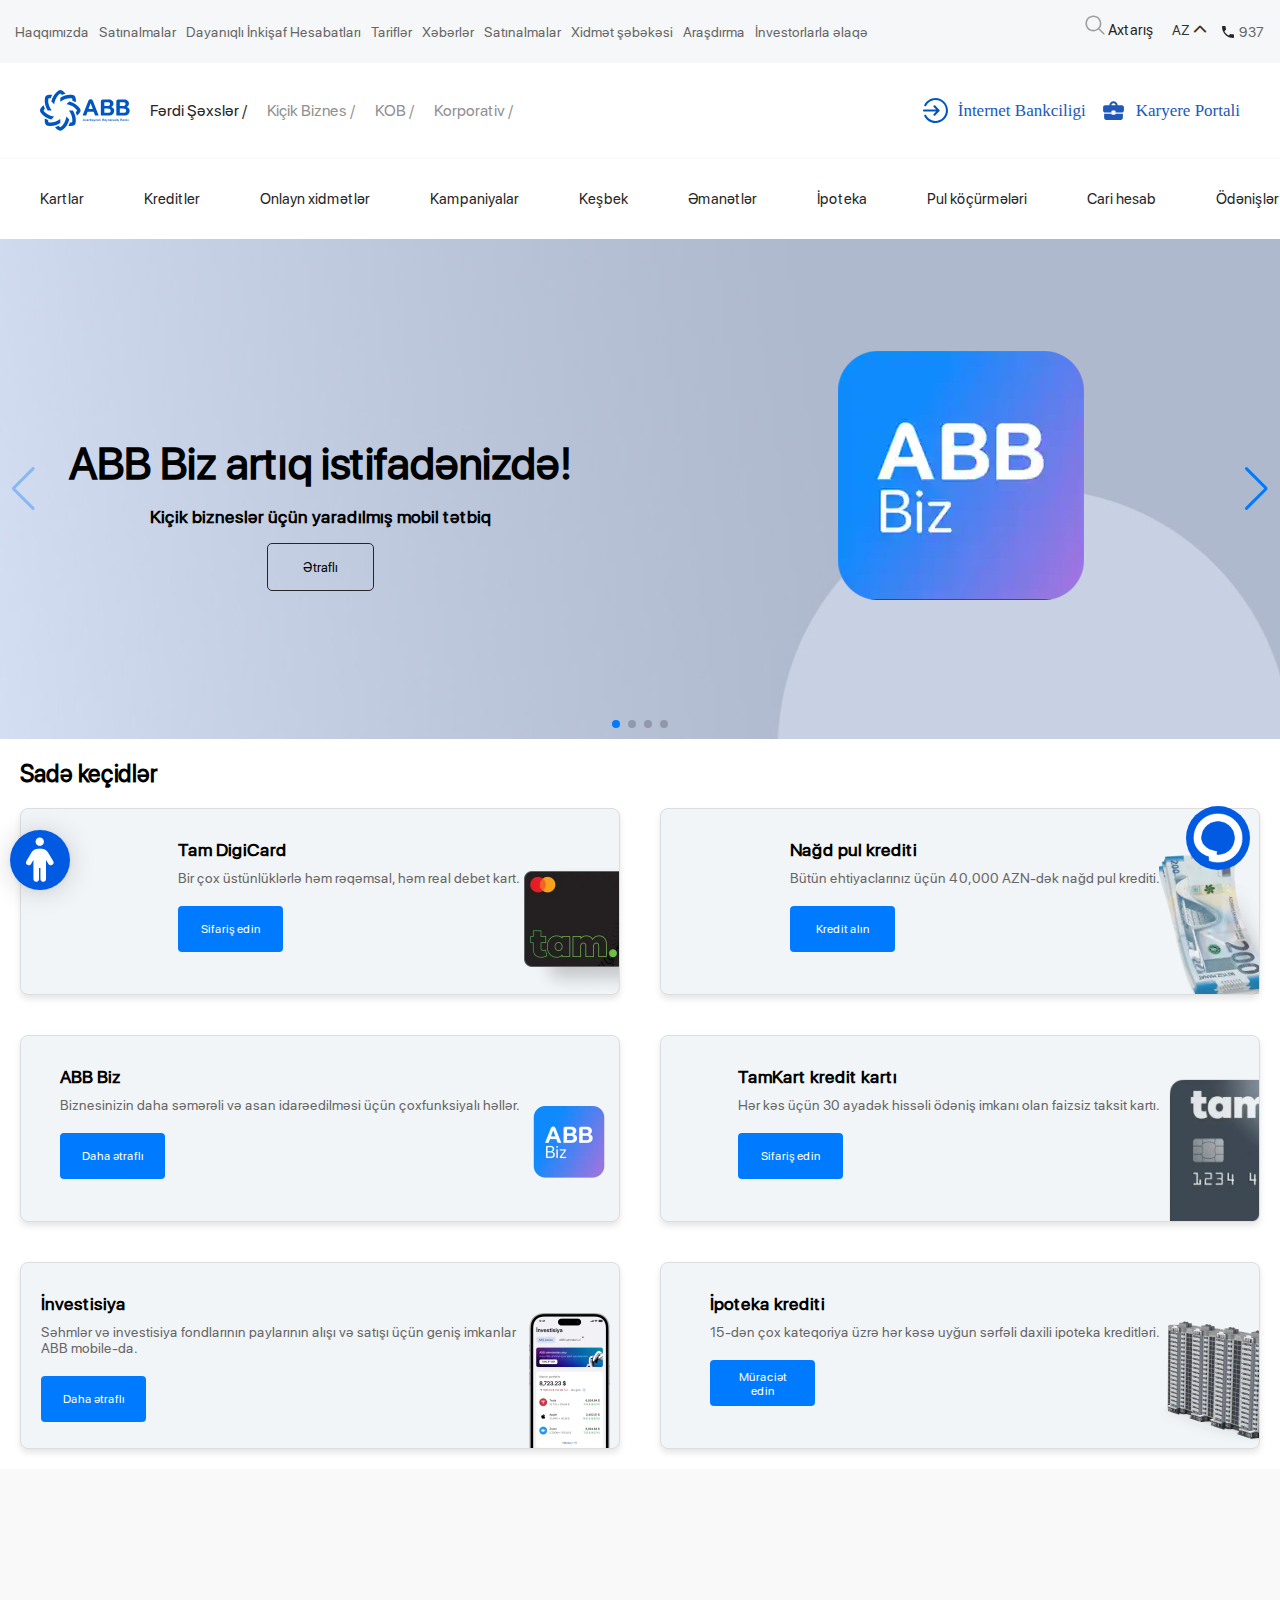
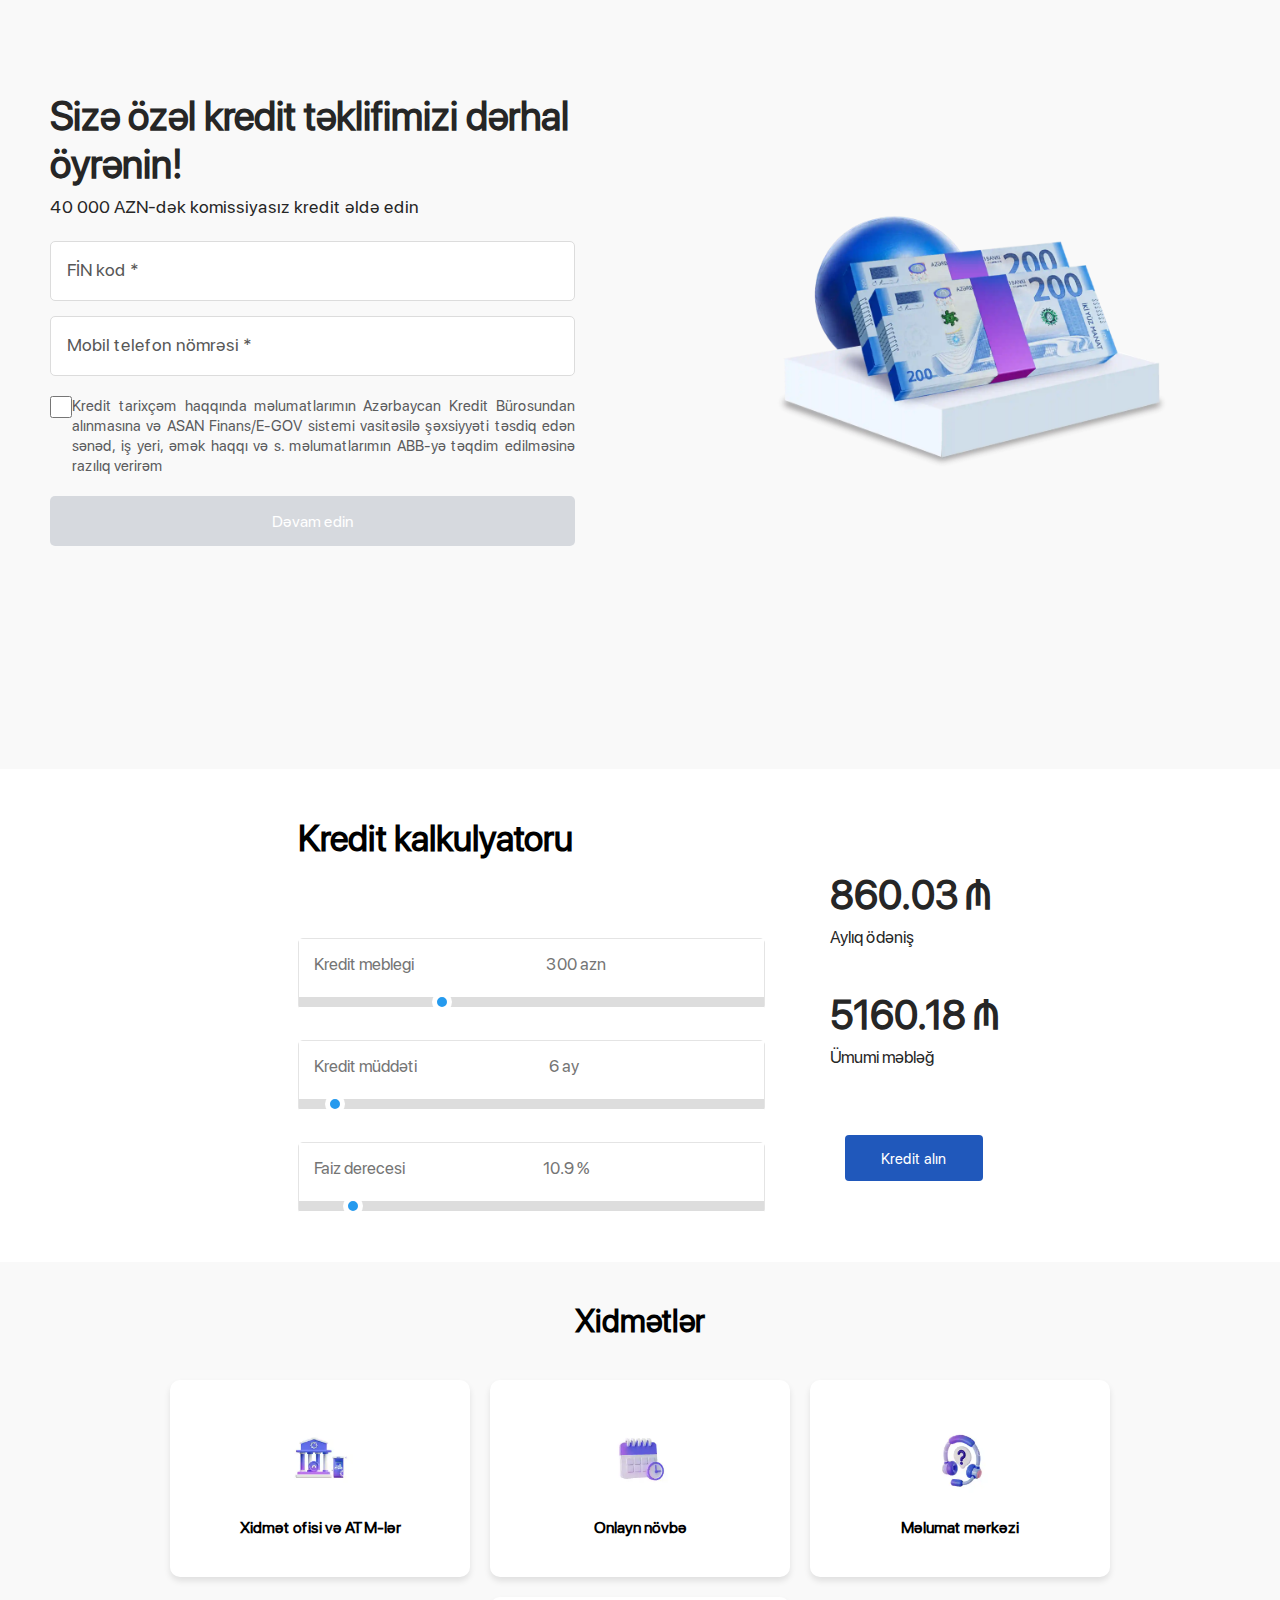
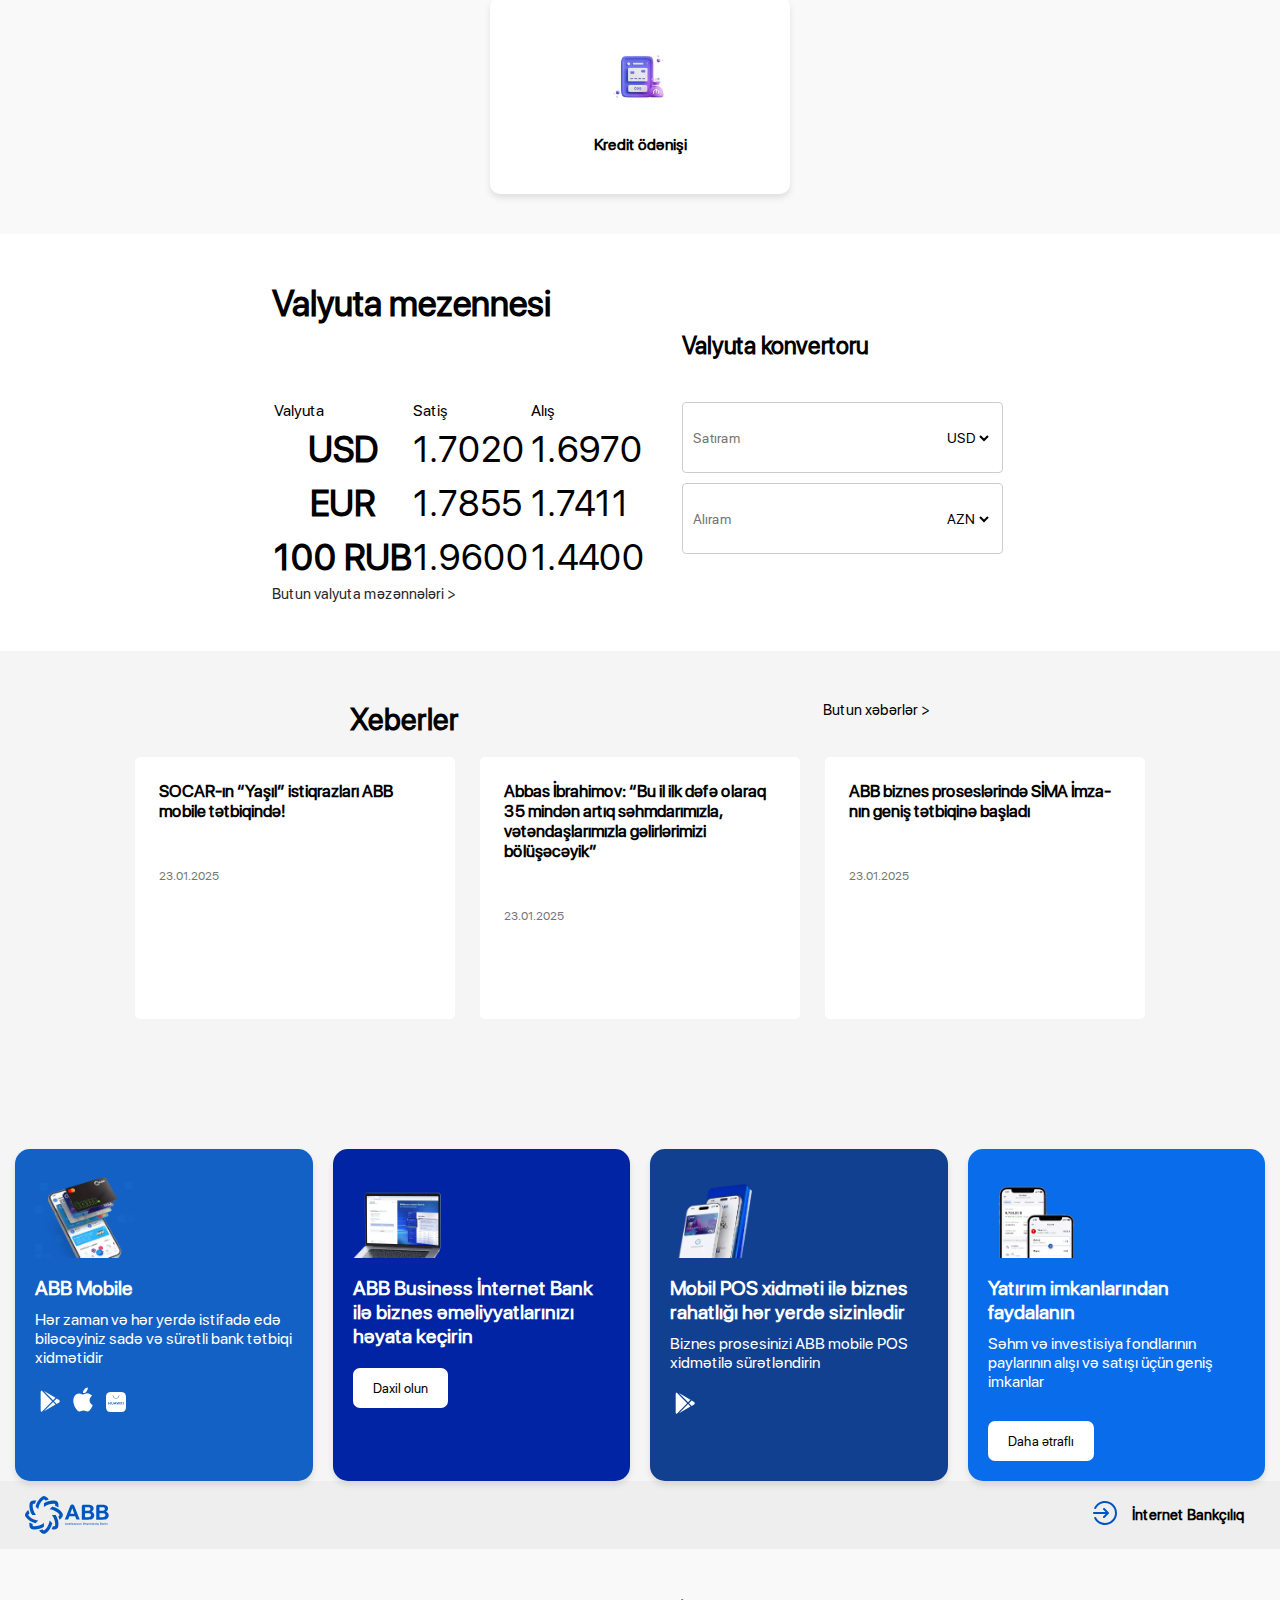
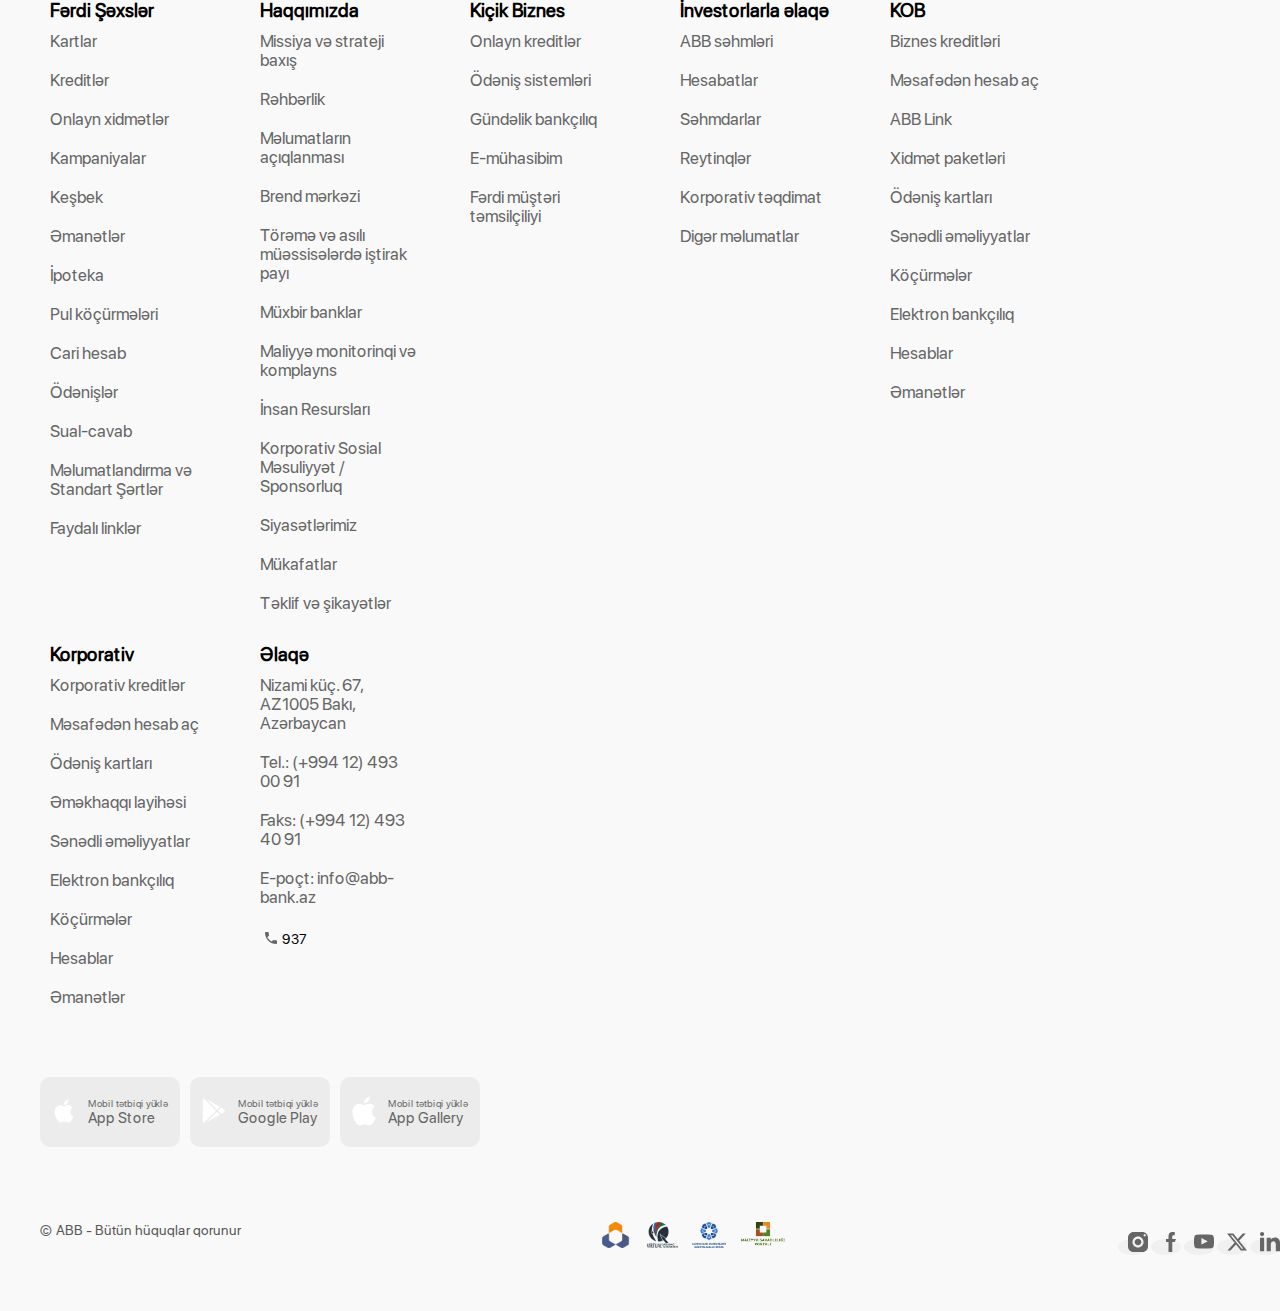
==== index.htm @ 41963c01 "first commit" ====
<!DOCTYPE html>
<html lang="en">
<head>
    <meta charset="UTF-8" />
    <meta name="viewport" content="width=device-width, initial-scale=1.0" />
    <title>ABB-Muasir Faydali Universal</title>
    <link rel="stylesheet" href="https://cdnjs.cloudflare.com/ajax/libs/font-awesome/6.7.2/css/all.min.css"
        integrity="sha512-Evv84Mr4kqVGRNSgIGL/F/aIDqQb7xQ2vcrdIwxfjThSH8CSR7PBEakCr51Ck+w+/U6swU2Im1vVX0SVk9ABhg=="
        crossorigin="anonymous" referrerpolicy="no-referrer" />
        <link rel="shortcut icon" href="Abb img/favicon.ico" type="image/x-icon">
    <link rel="stylesheet" href="style.css" />
    <link rel="stylesheet" href="slider.css">
    <link rel="stylesheet" href="font.css">
    <link rel="stylesheet" href="https://cdn.jsdelivr.net/npm/swiper@11/swiper-bundle.min.css" />


</head>

<body>
    <header>
        <nav>

            <div class="navleft">
                <div class="dropdown">
                    <input type="checkbox" id="dropdown-toggle" />
                    <label for="dropdown-toggle" class="dropdown-toggle">Ferdi şexsler
                        <i class="fa-solid fa-chevron-up up"></i>
                    </label>
                    <div class="dropdown-menu">
                        <a href="#">Fərdi şəxslər</a>
                        <a href="#">Kiçik Biznes</a>
                        <a href="#">KOB</a>
                        <a href="#">Korporativ</a>
                    </div>
                </div>

                <div class="about2" id="about2">
                    <a href="">Haqqımızda</a>
                    <a href="">Satınalmalar</a>
                    <a href="">Dayanıqlı İnkişaf Hesabatları</a>
                    <a href="">Tariflər</a>
                    <a href="">Xəbərlər</a>
                    <a href="">Satınalmalar</a>
                    <a href="">Xidmət şəbəkəsi</a>
                    <a href="">Araşdırma</a>
                    <a href="">İnvestorlarla əlaqə</a>
                </div>



            </div>
            </div>

            <div class="navright">
                <button>
                    <label for="inp1">
                      <div class="searchicon">
                        <svg width="20" height="20" viewBox="0 0 20 20" fill="none" xmlns="http://www.w3.org/2000/svg">
                            <path
                                d="M8.40039 0.400002C3.99159 0.400002 0.400391 3.9912 0.400391 8.4C0.400391 12.8088 3.99159 16.4 8.40039 16.4C10.3176 16.4 12.0783 15.7192 13.4582 14.5891L18.2348 19.3656C18.3085 19.4424 18.3968 19.5037 18.4945 19.5459C18.5922 19.5882 18.6973 19.6105 18.8038 19.6116C18.9102 19.6126 19.0158 19.5925 19.1143 19.5522C19.2129 19.512 19.3024 19.4525 19.3776 19.3773C19.4529 19.302 19.5124 19.2125 19.5526 19.1139C19.5929 19.0154 19.613 18.9098 19.6119 18.8034C19.6109 18.6969 19.5886 18.5918 19.5463 18.4941C19.5041 18.3964 19.4428 18.3081 19.366 18.2344L14.5895 13.4578C15.7196 12.0779 16.4004 10.3172 16.4004 8.4C16.4004 3.9912 12.8092 0.400002 8.40039 0.400002ZM8.40039 2C11.9445 2 14.8004 4.8559 14.8004 8.4C14.8004 11.9441 11.9445 14.8 8.40039 14.8C4.85629 14.8 2.00039 11.9441 2.00039 8.4C2.00039 4.8559 4.85629 2 8.40039 2Z"
                                fill="#9F9F9F" />
                        </svg>
                        <span id="axt">Axtarış</span>
                      </div>  
                        
                    </label>

                </button>



                <div class="dropdown1">
                    <input type="checkbox" id="dropdown-toggle1" />
                    <label for="dropdown-toggle1" class="dropdown-toggle1">AZ
                        <i class="fa-solid fa-chevron-up up"></i>

                    </label>
                    <div class="dropdown-menu1">
                        <div class="en">
                            <img class="flg" src="Abb img/flag-uk.svg" alt="UK flag" />
                            <a href="#">EN</a>
                        </div>
                        <div class="ru">
                            <img class="flg" src="Abb img/flag-ru.svg" alt="UK flag" />
                            <a href="#">RU</a>
                        </div>




                    </div>

                </div>
            </div>
            <div class="phone">
                <img src="Abb img/phone-262626.svg" alt="" />
                <p>937</p>



            </div>
        </nav>
        <div class="nav2">
            <input type="checkbox" name="" id="inp1">
            <div class="search">
                <input type="search" name="" id="sr2" placeholder="Sizə necə kömək edə bilərik?">
                <div class="close">
                    <button id="close">
                        <label for="inp1">X</label>
                    </button>
                </div>
               
            </div>
        </div> 

            <div class="navdesk">
                <div class="navdesktext">
                    <img src="Abb img/logo.svg" alt="">
                    <a class="ahover" href="" id="ferdi">Fərdi Şəxslər /</a>
                    <a class="ahover" href="">Kiçik Biznes /</a>
                    <a class="ahover" href="">KOB /</a>
                    <a class="ahover" href="">Korporativ /</a>
                </div>
    
    
    
                <div class="navdeskright">
                    <div class="navdeskbtn">
                        <div class="btn11"><img src="Abb img/internet-banking-signin.svg" alt="" />
                            <p>İnternet Bankciligi</p>
                        </div>
                        <div class="btn22"><img src="Abb img/career-portal.svg" alt="" />
                            <p>Karyere Portali</p>
                        </div>
                    </div>
                </div>
            </div>

            <div class="nav2left">
                <img src="Abb img/logo.svg" alt="">
                <button class="bars">
                    <label for="inp2">
                        <i class="fa-solid fa-bars"></i>
                    </label>
                </button>

            </div>


        <!-- DESKTOP -->
       
        <!-- Megamenu -->
        <div class="megamenu">
            <div class="kartlar"><div class="bluehover">Kartlar</div>
                <div class="kartlarcontent">
                    <div class="contentrows">
                        
                        <ul>
                            <li>Debet kartları</li>
                            <li>Adsız debet kartlar üzrə rəsmiləşdirmə prosesi</li>
                            <li>Kredit kartları</li>
                        </ul>
                    </div>

                    
                </div>
                
            </div>
            <div class="kartlar"><div class="bluehover">Kreditler</div>
                <div class="kartlarcontent">
                    <div class="contentrows" id="kreditler">
                            <div>Online kreditlər</div>
                            <div>Nağd kreditlər</div>
                            <div>Əmanətçi kredit limiti</div>
                            <div>Kart üzrə kredit limiti</div>
                            <div>Avans kredit xətti</div>
                            <div>Avtomobil krediti</div>
                            <div>Əmanətçi nağd krediti</div>
                    </div>
                </div>
            </div>

            <div class="kartlar"><div class="bluehover">Onlayn xidmətlər</div>
                <div class="kartlarcontent">
                    <div class="contentrows" id="kreditler">
                        <div>Online kredit al</div>
                        <div>Nağd kredit</div>
                        <div>Əmanətçi kredit limiti</div>
                        <div>Kart üzrə kredit limiti</div>
                        <div>Avans kredit xətti</div>
                        <div>Avtomobil krediti</div>
                        <div>Əmanətçi nağd krediti</div>
                    </div>
                </div>
            </div>

            <div class="kartlar"><div class="bluehover">Kampaniyalar</div>
            </div>

            <div class="kartlar"><div class="bluehover">Keşbek</div>
                <div class="kartlarcontent">
                    <div class="contentrows" id="kreditler">
                        <div>Faydalı keşbek</div>
                        <div>Fayda Max</div>
                        <div>QayğıCash klubu</div>
                        <div>Avtomatik endirim</div>
                    </div>
                </div>
            </div>

            <div class="kartlar"><div class="bluehover">Əmanətlər</div>
                <div class="kartlarcontent">
                    <div class="contentrows" id="kreditler">
                        <div>"Klassik" əmanəti</div>
                        <div>Əmanətlərin sığortalanması</div>
                        <div>Depozit seyfi</div>
                        <div>DigiDeposit</div>
                        <div>Əmanətli ipoteka krediti</div>
                    </div>
                </div>
            </div>

            <div class="kartlar"><div class="bluehover">İpoteka</div>
        </div>

        <div class="kartlar"><div class="bluehover">Pul köçürmələri</div>
                <div class="kartlarcontent">
                    <div class="contentrows" id="kreditler">
                        <div>Valyuta məzənnəsi</div>
                        <div>Təcili pul köçürmələri</div>
                        <div>Hesabdan köçürmələr</div>
                    </div>
                </div>
            </div>

            <div class="kartlar"><div class="bluehover">Cari hesab</div>
                <div class="kartlarcontent">
                    <div class="contentrows" id="kreditler">
                        <div>DigiHesab Max açın</div>
                        <div>DigiHesab açın</div>
                        <div>Cari hesab açın</div>
                        <div>Kassa əməliyyatları</div>
                        <div>Hesabınıza nəzarət edin</div>
                        <div>Arayış sifariş edin</div>
                        <div>Mübadilə əməliyyatları</div>
                    </div>
                </div>
            </div>

            
        <div class="kartlar"><div class="bluehover">Ödənişlər</div>
        <div class="kartlarcontent">
            <div class="contentrows" id="kreditler">
                <div>Telefon</div>
                <div>Kommunal</div>
                <div>Mobil</div>
            </div>
        </div>
    </div>

    <div class="kartlar"><div class="bluehover">Məlumatlandırma və Standart Şərtlər</div>
        </div>
        </div>
        

        

          


        <input type="checkbox" id="inp2">
        <div class="sidebar">
            <div class="sidebarcontent">
                <div class="btn1"><img src="Abb img/internet-banking-signin.svg" alt="" />
                    <p>internet bankciligi</p>
                </div>
                <div class="btn2"><img src="Abb img/career-portal.svg" alt="" />
                    <p>karyere portali</p>
                </div>
            </div>


            <div class="scroll">
                <a href="">Haqqımızda</a>
                <a href="">Satınalmalar</a>
                <a href="">Dayanıqlı İnkişaf Hesabatları</a>
                <a href="">Tariflər</a>
                <a href="">Xəbərlər</a>
                <a href="">Satınalmalar</a>
                <a href="">Xidmət şəbəkəsi</a>
                <a href="">Araşdırma</a>
                <a href="">İnvestorlarla əlaqə</a>
            </div>

            <input type="checkbox" id="inp3" />
            <div class="accMenu">
                <label for="inp3">
                    Kartlar
                    <i class="fa-solid fa-chevron-down"></i>
                </label>

                <div class="accAc">
                    <a href="">Debet kartları</a>
                    <a href="">Kredit kartları</a>
                    <a href="">Adsız debat kartlar üzrə rəsmiləşdirmə prosesi</a>
                </div>
            </div>

            <input type="checkbox" id="inp4" />
            <div class="accMenu1">
                <label for="inp4">
                    Kreditler
                    <i class="fa-solid fa-chevron-down"></i>
                </label>

                <div class="accAc">
                    <a href="">Online Kredit al</a>
                    <a href="">Avans kredit xətti</a>
                    <a href="">Nağd kredit</a>
                    <a href="">Avtomobil krediti</a>
                    <a href="">Əmanətçi kredit limiti</a>
                    <a href="">Əmanətçi nağd krediti</a>
                    <a href="">Kar üzrə kredit limiti</a>
                </div>
            </div>
            <input type="checkbox" id="inp5" />
            <div class="accMenu2">
                <label for="inp5">
                    Onlayn xidmətlər
                    <i class="fa-solid fa-chevron-down"></i>
                </label>

                <div class="accAc">
                    <a href="">ABB mobile-Mobil Bank</a>
                    <a href="">ABB Business İnternet Bank</a>
                    <a href="">Randevu</a>
                    <a href="">Arayış sifariş edin</a>
                    <a href="">Kredit ödəyin</a>
                    <a href="">ATM</a>
                    <a href="">Xidmətinizdəyik!</a>
                    <a href="">Ödəniş terminalı</a>
                    <a href="">Cash-In ATM-i</a>
                    <a href="">Məlumat Mərkəzi 24/7</a>
                    <a href="">FAQ</a>
                    <a href="">İanə et</a>
                </div>
            </div>


            <div class="accMenu3">
                <label>
                    Kampaniyalar
                </label>
            </div>

            <input type="checkbox" id="inp6" />
            <div class="accMenu4">
                <label for="inp6">
                    keşbek
                    <i class="fa-solid fa-chevron-down"></i>
                </label>

                <div class="accAc">
                    <a href="">Faydalı keşbek</a>
                    <a href="">QayğıCash klubu</a>
                    <a href="">Fayda Max</a>
                    <a href="">Avtomatik endirim</a>
                </div>
            </div>

            <input type="checkbox" id="inp7" />
            <div class="accMenu5">
                <label for="inp7">
                    Əmanətlər
                    <i class="fa-solid fa-chevron-down"></i>
                </label>

                <div class="accAc">
                    <a href="">"Klassik" əmanəti</a>
                    <a href="">DigiDeposit</a>
                    <a href="">Əmanətlərin sığortalanması</a>
                    <a href="">Əmanətli ipoteka krediti</a>
                    <a href="">Depozit seyfi</a>
                </div>
            </div>

            <div class="accMenu3">
                <label>
                    İpoteka
                </label>
            </div>

            <input type="checkbox" id="inp8" />
            <div class="accMenu6">
                <label for="inp8">
                    Pul Köçürmələri
                    <i class="fa-solid fa-chevron-down"></i>
                </label>

                <div class="accAc">
                    <a href="">Valyuta tənzimlənməsi</a>
                    <a href="">Hesabdan köçürmələr</a>
                    <a href="">Təcili pul köçürmələri</a>
                </div>
            </div>

            <input type="checkbox" id="inp9" />
            <div class="accMenu7">
                <label for="inp9">
                    Cari hesab
                    <i class="fa-solid fa-chevron-up"></i>
                </label>

                <div class="accAc">
                    <a href="">DigiHesab Max açın</a>
                    <a href="">DigiHesab açın</a>
                    <a href="">Cari hesab açın</a>
                    <a href="">Kassa əməliyyatları</a>
                    <a href="">Hesabınıza nəzarət edin</a>
                    <a href="">Arayış sifariş edin</a>
                    <a href="">Mübadilə əməliyyatları</a>
                </div>

            </div>
            <div class="accMenu8">
                <label for="inp10">
                    Məlumatlandırma və Standart Şərtlər
                </label>
            </div>
        </div>







    </header>

    <main>
       
        <div class="swiper mySwiper">
            <div class="swiper-wrapper">
              <div class="swiper-slide" id="slide1">
                <div class="slidetext">
                    <h1>
                        ABB Biz artıq istifadənizdə!
                    </h1>
    
                    <h4>
                        Kiçik bizneslər üçün yaradılmış mobil tətbiq
                    </h4>
    
                    <button>Ətraflı</button>
                </div>
                
                <div class="slideimg">
                    <img src="Abb img/1723100243_500x500-slider.webp" alt="">
                </div>
            </div>
              <div class="swiper-slide" id="slide2">
                <div class="slidetext">
                    <h1>DigiTransfer</h1>
                    <h4>Komissiyasız beynəlxalq köçürmələr DigiTransfer ilə mümkündür!</h4>
                    <button>Ətraflı</button>
                </div>
                
                <div class="slideimg">
                    <img src="Abb img/slider2.webp" alt="">
                </div>
              </div>

              <div class="swiper-slide" id="slide3" >
                    <div class="slidetext">
                        <h1>Tam DigiCard qazandırır!</h1>
                        <h4>Keşbek, komissiyasız köçürmələr və 2x ƏDV üçün pulsuz Tam DigiCard sifariş edin!</h4>
                        <button>Sifariş ed</button>
                    </div>
                    
                    <div class="slideimg">
                        <img src="Abb img/slider3.webp" alt="">
                    </div>
              </div>
              <div class="swiper-slide" id="slide4">
                <div class="slidetext">
                    <h1>Fayda Max oyunun qaydalarını dəyişir!</h1>
                    <h4>ABB mobile-la xərclədikcə daha çox qazanın</h4>
                    <button>Ətraflı</button>
                </div>
                
                <div class="slideimg">
                    <img src="Abb img/slider4.webp" alt="">
                </div>
              </div>
              
            </div>
           
            <div class="swiper-button-next"></div> 
            <div class="swiper-button-prev"></div>  
            <div class="swiper-pagination"></div>
          </div>
        
          <script src="https://cdn.jsdelivr.net/npm/swiper@11/swiper-bundle.min.js"></script>

           <script>
            var swiper = new Swiper(".mySwiper", {
              spaceBetween: 30,
              centeredSlides: true,
              autoplay: {
                delay: 2200,
                disableOnInteraction: false,
              },
              pagination: {
                el: ".swiper-pagination",
                clickable: true,
              },
              navigation: {
                nextEl: ".swiper-button-next",
                prevEl: ".swiper-button-prev",
              },
            });
          </script>
         
       
     <section class="kecidler">
        <h2>Sadə keçidlər</h2>
        <div class="grid">
             <div class="card">
                <img src="Abb img/card1.webp" alt="Tam DigiCard">
                <div class="text">
                    <h3>Tam DigiCard</h3>
                    <p>Bir çox üstünlüklərlə həm rəqəmsal, həm real debet kart.</p>
                    <button>Sifariş edin</button>
                </div>
            </div>
             <div class="card">
                <img src="Abb img/card2.webp" alt="Nağd pul krediti">
                <div class="text">
                    <h3>Nağd pul krediti</h3>
                    <p>Bütün ehtiyaclarınız üçün 40,000 AZN-dək nağd pul krediti.</p>
                    <button>Kredit alın</button>
                </div>
            </div>
             <div class="card">
                <img src="Abb img/1723100043_abb-biz-kecid.webp" alt="ABB Biz">
                <div class="text">
                    <h3>ABB Biz</h3>
                    <p>Biznesinizin daha səmərəli və asan idarəedilməsi üçün çoxfunksiyalı həllər.</p>
                    <button>Daha ətraflı</button>
                </div>
            </div>
            <div class="card">
                <img src="Abb img/card4.webp" alt="TamKart kredit kartı">
                <div class="text">
                    <h3>TamKart kredit kartı</h3>
                    <p>Hər kəs üçün 30 ayadək hissəli ödəniş imkanı olan faizsiz taksit kartı.</p>
                    <button>Sifariş edin</button>
                </div>
            </div>
             <div class="card">
                <img src="Abb img/card5.webp" alt="Investisiya">
                <div class="text">
                    <h3>İnvestisiya</h3>
                    <p>Səhmlər və investisiya fondlarının paylarının alışı və satışı üçün geniş imkanlar ABB mobile-da.</p>
                    <button>Daha ətraflı</button>
                </div>
            </div>
             <div class="card">
                <img src="Abb img/card6.webp" alt="İpoteka krediti">
                <div class="text">
                    <h3>İpoteka krediti</h3>
                    <p>15-dən çox kateqoriya üzrə hər kəsə uyğun sərfəli daxili ipoteka kreditləri.</p>
                    <button>Müraciət edin</button>
                </div>
            </div>
       </div>
     </section>
           
     

        <section class="ozelkredit">
        
            <div class="krediteklif">
                <h1>Sizə özəl kredit təklifimizi dərhal öyrənin!</h1>
                <p>40 000 AZN-dək komissiyasız kredit əldə edin</p>
                <div class="finn">
                  
                        <input type="text"  placeholder="FİN kod *   "/> 
                        <input type="text" id="mobil"  placeholder="Mobil telefon nömrəsi * "  />
                    
                   
                </div>

                <div class="box">
                    <label>
                        <input type="checkbox" id="devam1" />
                    </label>
                    
                    <p>Kredit tarixçəm haqqında məlumatlarımın <u>Azərbaycan Kredit Bürosundan</u> alınmasına və <u>ASAN Finans/E-GOV</u> sistemi vasitəsilə şəxsiyyəti təsdiq edən sənəd, iş yeri, əmək haqqı və s. məlumatlarımın ABB-yə təqdim edilməsinə razılıq verirəm</p>
                </div>
                <button id="devam">Dəvam edin</button>
            </div>  

                    <div class="kreditimg">
                        <img src="Abb img/1711633711_kreditt-banner-final.webp" alt="">
                    </div>
        </section>

        <section class="kreditkar">

            <div class="kaleft">
                
                <div class="mebleg">
                    <h1 id="kal11">Kredit  kalkulyatoru</h1>
                    <div class="mebleg1">
                        <input type="text"  placeholder="Kredit meblegi                                            300 azn">
                        <p></p>
                        <input type="range" id="range1" value="30">
                    </div>
                    <div class="mebleg1">
                        <input type="text"  placeholder="Kredit müddəti                                            6 ay">
                        <input type="range" id="range1" value="6">
                    </div>
                    <div class="mebleg1">
                        <input type="text"  placeholder="Faiz derecesi                                              10.9 %">
                        <input type="range" id="range1"  value="10">
                    </div>
                </div>
            </div>

         <div class="karight">
            <div class="katextmain">
                 <div class="katext">
                    <h1 class="manat">860.03 ₼ </h1>
                    <p class="manat1">Aylıq ödəniş</p>
                 </div>
                    <div class="katext2">
                        <h1 class="manat">5160.18 ₼ </h1>
                         <p class="manat1">Ümumi məbləğ</p>
                    </div> 
             </div>
             <div class="kreditalin">
                <p id="ilkin">Ilkin hesablama </p>
                <button id="kreditalin">Kredit alın</button>
             </div>
         </div>

        </section>

    
            <section class="services">
                <h1>Xidmətlər</h1>
                <div class="service-container">
                  <div class="service-item">
                    <img src="Abb img/card2.1.webp" alt="Xidmət ofisi və ATM-lər">
                    <p>Xidmət ofisi və ATM-lər</p>
                  </div>
                  <div class="service-item">
                    <img src="Abb img/card2.2.webp" alt="Onlayn növbə">
                    <p>Onlayn növbə</p>
                  </div>
                  <div class="service-item">
                    <img src=" Abb img/card2.3.webp" alt="Məlumat mərkəzi">
                    <p>Məlumat mərkəzi</p>
                  </div>
                  <div class="service-item">
                    <img src="Abb img/card2.4.webp" alt="Kredit ödənişi">
                    <p>Kredit ödənişi</p>
                  </div>
                </div>
              </section>

              <section class="valyuta">
                <div class="valyutaleft">
                    <h1 id="valyutah">Valyuta mezennesi</h1>
                    <p id="valyutap">Son yenilənmə: 24.01.2025</p>
                    <div class="valyutatable">
                        <table>
                            <tr id="first">
                                <td>Valyuta</td>
                                <td>Satiş</td>
                                <td>Alış</td>
                            </tr>
                            <tr>
                                <th id="usd1">USD</th>
                                <td>1.7020</td>
                                <td>1.6970</td>
                            </tr>
                            <tr>
                                <th>EUR</th>
                                <td>1.7855</td>
                                <td>1.7411</td>
                            </tr>
                            <tr>
                                <th>100 RUB</th>
                                <td>1.9600</td>
                                <td>1.4400</td>
                            </tr>
                        </table>
                    </div>
                        <div class="valyutatxt">
                            <a href="">Butun valyuta məzənnələri  ></a>
                        </div>
                        
                    </div>
                    <div class="valinp">
                        <h1 id="konvertor">Valyuta konvertoru</h1>
                        <div class="satiram">
                            <input type="text" class="satiram1" placeholder="Satıram">
                            <select class="usd">
                              <option value="USD">USD</option>
                              <option value="EUR">EUR</option>
                              <option value="GBP">GBP</option>
                              <option value="AZN">AZN</option>
                            </select>
                          </div>
                        <div class="satiram">
                            <input type="text" class="satiram1" placeholder="Alıram">
                            <select class="usd">
                              <option value="AZN">AZN</option>
                              <option value="USD">USD</option>
                              <option value="RUB">RUB</option>
                              <option value="EUR">EUR   </option>
                            </select>
                          </div>
                    </div>
                           </div>
              </section>

              <section class="xeberler">
                <div class="xeberlertxt">
                    <h1>Xeberler</h1>
                    <a href="">Butun xəbərlər  ></a>
                </div>
            <div class="xeberlercard1">
                <div class="xeberlercard">
                    <h3> SOCAR-ın “Yaşıl” istiqrazları ABB  mobile tətbiqində!</h3>
                    <p>23.01.2025</p>
                </div>
                <div class="xeberlercard">
                    <h3>Abbas İbrahimov: “Bu il ilk dəfə olaraq 35 mindən artıq səhmdarımızla, vətəndaşlarımızla gəlirlərimizi bölüşəcəyik”</h3>
                    <p>23.01.2025</p>
                </div>
                <div class="xeberlercard">
                    <h3>ABB biznes proseslərində SİMA İmza-nın geniş tətbiqinə başladı</h3>
                    <p>23.01.2025</p>
                </div>
            </div>
               
              </section>


           <div class="mobile-section">
                <div class="cards6">
                    <div class="mobilecardimg">
                        <img src="Abb img/card3.1.webp" alt="ABB Mobile" class="card-image" />
                    </div>
                 <div class="mobilecardstext">
                    <h2>ABB Mobile</h2>
                    <p>Hər zaman və hər yerdə istifadə edə biləcəyiniz sadə və sürətli bank tətbiqi xidmətidir</p>

                    <div class="app-icons">
                        <img src="Abb img/play-store.svg" alt="Google Play" />
                        <img src="Abb img/app-store.svg" alt="Apple Store" />
                        <img src="Abb img/huawei.svg" alt="Huawei Store" />
                      </div>
                 </div>

                 
                 
                  
                </div>

                <div class="cards6" id="abbint">
                    <div class="mobilecardimg">
                        <img src="Abb img/card3.2.webp" alt="ABB Mobile" class="card-image" />
                    </div>
                 <div class="mobilecardstext">
                    <h2>ABB Business İnternet Bank ilə biznes əməliyyatlarınızı həyata keçirin</h2>
                    <button id="daxil">Daxil olun</button>

                 </div>

                 
                 
                  
                </div>

                <div class="cards6" id="pos">
                    <div class="mobilecardimg">
                        <img src="Abb img/card3.3.webp" alt="ABB Mobile" class="card-image" />
                    </div>
                 <div class="mobilecardstext">
                    <h2>Mobil POS xidməti ilə biznes rahatlığı hər yerdə sizinlədir</h2>
                    <p>Biznes prosesinizi ABB mobile POS xidmətilə sürətləndirin</p>

                    <div class="app-icons">
                        <img src="Abb img/play-store.svg" alt="Google Play" />
                      </div>
                 </div>

                 
                 
                  
                </div>

                <div class="cards6" id="dahaetrafli">
                    <div class="mobilecardimg">
                        <img src="Abb img/card3.4.webp" alt="ABB Mobile" class="card-image" />
                    </div>
                 <div class="mobilecardstext">
                    <h2>Yatırım imkanlarından faydalanın </h2>
                    <p>Səhm və investisiya fondlarının paylarının alışı və satışı üçün geniş imkanlar</p>
                    <button id="daxil">Daha ətraflı</button>
                    
                 </div>

                 
                 
                  
                </div>
           </div>

                 
             


         <div class="livechat">
            <img src="Abb img/livechat-default-icon.png" alt="">
            <i class="fa-solid fa-person"></i>
         </div>

              
        

        
          
    </main>
   <footer>
    <section class="container footer">
        <div class="footerdiv1">
          <img class="footerlogo" src="Abb img/abb-logo.svg" alt="abb-logo" />
          <div class="footerdiv2">
            <img class="footertel" src="Abb img/phone.svg" alt="phone" />
            <p class="footerp1"><a href="#">937</a></p>
          </div>
        </div>
        <div class="footer2div2">
          <ul class="footerul2">
            <li class="footerli2">Fərdi Şəxslər /</li>
            <li class="footerli3">Haqqımızda /</li>
            <li class="footerli3">Kiçik Biznes /</li>
            <li class="footerli3">İnvestorlarla əlaqə /</li>
            <li class="footerli3">KOB /</li>
            <li class="footerli3">Korporativ</li>
          </ul>
          <ul>
            <h4 class="ulh4">Əlaqə</h4>
            <li class="menuli">Nizami küç. 67, AZ1005 Bakı, Azərbaycan</li>
            <li class="menuli">Tel.: (+994 12) 493 00 91</li>
            <li class="menuli">Faks: (+994 12) 493 40 91</li>
            <li class="menuli">E-poçt: info@abb-bank.az</li>
          </ul>
          <div>
            <label class="sosialbg"><img class="footersosial" src="Abb img/ig.svg"  /></label>
            <label class="sosialbg"><img class="footersosial" src="Abb img/fb.svg"  /></label>
            <label class="sosialbg"><img class="footersosial" src="Abb img/youtube.svg"  /></label>
            <label class="sosialbg"><img class="footersosial" src="Abb img/twitter.svg"  /></label>
            <label class="sosialbg"><img class="footersosial" src="Abb img/linkedin.svg"  /></label>
          </div>
          <div class="app">
            <div class="appstore">
              <div>
                <img class="storeimg" src="img/app-store1.svg" alt="app-store" />
              </div>
              <div>
                <p class="storep1">
                  Yükləyin
                </p>
                <p class="storep2">
                  App Store
                </p>
              </div>
            </div>
            <div class="appstore">
              <div>
                <img src="Abb img/play-store.svg" />
              </div>
              <div>
                <p class="storep1">
                  Yükləyin
                </p>
                <p class="storep2">
                  Google Play
                </p>
              </div>
            </div>
            <div class="appstore">
              <div>
                <img src="Abb img/huawei.svg" alt="app-store" />
              </div>
              <div>
                <p class="storep1">
                  Yükləyin
                </p>
                <p class="storep2">
                  App Gallery
                </p>
              </div>
            </div>
          </div>
          <div>
            <img class="partniorlogo" src="Abb img/logo-infobank.webp" alt="logo-infobank" />
            <img class="partniorlogo" src="Abb img/logo-virtual-qarabag.webp" alt="logo-virtual-qarabag" />
            <img class="partniorlogo" src="Abb img/yenilogo.webp" alt="yenilogo" />
            <img class="partniorlogo" src="Abb img/logo-msp.webp" alt="logo-msp" />
          </div>
          <p class="footerp2">© ABB - Bütün hüquqlar qorunur</p>
        </div>
      </section>
   
      <section class="container-fluid">
        <div class="container footer1">
          <div class="footerdiv1">
            <img class="footerlogo" src="Abb img/abb-logo.svg"  />
            <div class="footerdiv2">
              <img class="footerib" src="Abb img/internet-banking-signin.svg" />
              <p class="footerp1"><a href="#">İnternet Bankçılıq</a></p>
            </div>
          </div>
        </div>
        <div class="footermenu">
          <div class="footermenu1">
            <ul class="menuul">
              <h4 class="ulh4">Fərdi Şəxslər</h4>
              <li class="menuli">Kartlar</li>
              <li class="menuli">Kreditlər</li>
              <li class="menuli">Onlayn xidmətlər</li>
              <li class="menuli">Kampaniyalar</li>
              <li class="menuli">Keşbek</li>
              <li class="menuli">Əmanətlər</li>
              <li class="menuli">İpoteka</li>
              <li class="menuli">Pul köçürmələri</li>
              <li class="menuli">Cari hesab</li>
              <li class="menuli">Ödənişlər</li>
              <li class="menuli">Sual-cavab</li>
              <li class="menuli">Məlumatlandırma və Standart Şərtlər</li>
              <li class="menuli">Faydalı linklər</li>
            </ul>
            <ul class="menuul">
              <h4 class="ulh4">Haqqımızda</h4>
              <li class="menuli">Missiya və strateji baxış</li>
              <li class="menuli">Rəhbərlik</li>
              <li class="menuli">Məlumatların açıqlanması</li>
              <li class="menuli">Brend mərkəzi</li>
              <li class="menuli">Törəmə və asılı müəssisələrdə iştirak payı</li>
              <li class="menuli">Müxbir banklar</li>
              <li class="menuli">Maliyyə monitorinqi və komplayns</li>
              <li class="menuli">İnsan Resursları</li>
              <li class="menuli">Korporativ Sosial Məsuliyyət / Sponsorluq</li>
              <li class="menuli">Siyasətlərimiz</li>
              <li class="menuli">Mükafatlar</li>
              <li class="menuli">Təklif və şikayətlər</li>
            </ul>
            <ul class="menuul">
              <h4 class="ulh4">Kiçik Biznes</h4>
              <li class="menuli">Onlayn kreditlər</li>
              <li class="menuli">Ödəniş sistemləri</li>
              <li class="menuli">Gündəlik bankçılıq</li>
              <li class="menuli">E-mühasibim</li>
              <li class="menuli">Fərdi müştəri təmsilçiliyi</li>
            </ul>
            <ul class="menuul">
              <h4 class="ulh4">İnvestorlarla əlaqə</h4>
              <li class="menuli">ABB səhmləri</li>
              <li class="menuli">Hesabatlar</li>
              <li class="menuli">Səhmdarlar</li>
              <li class="menuli">Reytinqlər</li>
              <li class="menuli">Korporativ təqdimat</li>
              <li class="menuli">Digər məlumatlar</li>
            </ul>
            <ul class="menuul">
              <h4 class="ulh4">KOB</h4>
              <li class="menuli">Biznes kreditləri</li>
              <li class="menuli">Məsafədən hesab aç</li>
              <li class="menuli">ABB Link</li>
              <li class="menuli">Xidmət paketləri</li>
              <li class="menuli">Ödəniş kartları</li>
              <li class="menuli">Sənədli əməliyyatlar</li>
              <li class="menuli">Köçürmələr</li>
              <li class="menuli">Elektron bankçılıq</li>
              <li class="menuli">Hesablar</li>
              <li class="menuli">Əmanətlər</li>
            </ul>
            <ul class="menuul">
              <h4 class="ulh4">Korporativ</h4>
              <li class="menuli">Korporativ kreditlər</li>
              <li class="menuli">Məsafədən hesab aç</li>
              <li class="menuli">Ödəniş kartları</li>
              <li class="menuli">Əməkhaqqı layihəsi</li>
              <li class="menuli">Sənədli əməliyyatlar</li>
              <li class="menuli">Elektron bankçılıq</li>
              <li class="menuli">Köçürmələr</li>
              <li class="menuli">Hesablar</li>
              <li class="menuli">Əmanətlər</li>
            </ul>
            <ul class="menuul">
              <h4 class="ulh4">Əlaqə</h4>
              <li class="menuli">Nizami küç. 67, AZ1005 Bakı, Azərbaycan</li>
              <li class="menuli">Tel.: (+994 12) 493 00 91</li>
              <li class="menuli">Faks: (+994 12) 493 40 91</li>
              <li class="menuli">E-poçt: info@abb-bank.az</li>
              <li><img class="footertel" src="Abb img/phone.svg" alt="phone" />937</li>
            </ul>
          </div>
      
          <div class="app">
            <div class="appstore">
              <div>
                <img class="storeimg" src="Abb img/app-store.svg"  />
              </div>
              <div>
                <p class="storep1">
                  Mobil tətbiqi yüklə
                </p>
                <p class="storep2">
                  App Store
                </p>
              </div>
            </div>
            <div class="appstore">
              <div>
                <img src="Abb img/play-store.svg"  />
              </div>
              <div>
                <p class="storep1">
                  Mobil tətbiqi yüklə
                </p>
                <p class="storep2">
                  Google Play
                </p>
              </div>
            </div>
            <div class="appstore">
              <div>
                <img src="Abb img/app-store.svg"  />
              </div>
              <div>
                <p class="storep1">
                  Mobil tətbiqi yüklə
                </p>
                <p class="storep2">
                  App Gallery
                </p>
              </div>
            </div>
          </div>
          <div class="footermedia">
            <p class="footerp2">© ABB - Bütün hüquqlar qorunur</p>
            <div>
              <img class="partniorlogo" src="Abb img/logo-infobank.webp" />
              <img class="partniorlogo" src="Abb img/logo-virtual-qarabag.webp"  />
              <img class="partniorlogo" src="Abb img/yenilogo.webp"  />
              <img class="partniorlogo" src="Abb img/logo-msp.webp"  />
            </div>
            <div>
              <label class="sosialbg"><img class="footersosial" src="Abb img/ig.svg"  /></label>
              <label class="sosialbg"><img class="footersosial" src="Abb img/fb.svg"  /></label>
              <label class="sosialbg"><img class="footersosial" src="Abb img/youtube.svg" /></label>
              <label class="sosialbg"><img class="footersosial" src="Abb img/twitter.svg" /></label>
              <label class="sosialbg"><img class="footersosial" src="Abb img/linkedin.svg" /></label>
            </div>
          </div>
      </div>
      </section>
    </footer>
   </footer> 
    
    
</body>

</html>
---- style.css ----
*{
    margin: 0;
    padding: 0;
    box-sizing: border-box;
    list-style: none;
    text-decoration: none;
    font-family: 'SFProDisplay';
}




nav{
  padding: 15px; 
  background: #f6f7f8;
}

.dropdown {
    position: relative;
    display: inline-block;
  }


    

  .dropdown-toggle {
    color: #333;
    padding: 10px  15px;
    border: none;
    border-radius: 5px;
    cursor: pointer;
    
  }

  .dropdown-toggle:hover {
    background-color: #f6f7f8;
    i{
       rotate: 180deg;
    }
    
  }
  


  .dropdown-menu {
    display: none;
    position: absolute;
    top: 100%;
    left: 0;
    background-color: white;
    border: 1px solid #ccc;
    box-shadow: 0 4px 6px rgba(0, 0, 0, 0.1);
    border-radius: 5px;
    min-width: 120px;
    z-index: 1000;
    padding: 5px 10px;
  }

  .dropdown-menu a {
    display: block;
    padding: 10px 0;
    text-decoration: none;
    color: #333;
    font-size: 16px;
    font-family: "SFProDisplay bold";
  }
  

  .dropdown-menu a:hover {
    background-color: #f6f7f8;
  }


  #dropdown-toggle:checked ~ .dropdown-menu {
    display: block;
  }


  #dropdown-toggle {
    display: none;}

    .dropdown1 {
        position: relative;
        display: inline-block;
        margin-bottom: 10px;
      }

      .en, .ru{
        display: flex;
        gap: 10px;
      }

    
      .dropdown-toggle1 {
        color: #333;
        padding: 10px  15px;
        border: none;
        border-radius: 5px;
        cursor: pointer;
        
      }
    
      .dropdown-toggle1:hover {
        background-color: #f6f7f8;
        i{
          rotate: 180deg;
       }
        
      }
      
      .dropdown-menu1 {
        display: none;
        position: absolute;
        top: 100%;
        right: 0;
        background-color: white;
        border: 1px solid #ccc;
        box-shadow: 0 4px 6px rgba(0, 0, 0, 0.1);
        border-radius: 5px;
        min-width: fit-content;
        padding: 10px;
        padding-right: 30px;
        z-index: 1000;
       
        img{
            width: 30px;
        }
      }
    
      .dropdown-menu1 a {
        display: block;
        padding: 5px 0;
        text-decoration: none;
        color: #333;
      }
    
      .dropdown-menu1 a:hover {
        background-color: #f1f1f1;
      }
    
    
      #dropdown-toggle1:checked ~ .dropdown-menu1 {
        display: block;
      }
    
      #dropdown-toggle1 {
        display: none;}

        nav{
            display: flex;
            align-items: center;
            justify-content: space-evenly;
           

        }

       .navright button{
        border: 0;
        background: initial;
       }

       .nav2{
        display: flex;
        width: 100%;
        
        
       }

        .navright{
        margin-left: auto;
       }

      

       

       #sr2{
        width: 100%;
        height: 100%;
        font-size: 20px;
        outline: none;
        border: 0;
        
        
       }

       #close{
        background: #fff;
        border: none;
        height: 100%;
        width: 25%;
        font-size: 20px;
       }

       #inp1{
        display: none;
       }

       .search{
        display: none;
        width: 100%;
        height: 100%;
        
       }

       #sr2::placeholder{
        font-size: 20px;
        padding: 20px;
      

       }

       #sr2::-webkit-search-cancel-button{
        display: none;
       }

       #inp1:checked ~ .search{
        display:flex;
       
       }
       #inp1:checked ~ .nav2left{
        display:none;
       }

       .bars{
        border: none;
        background-color: transparent;
        font-size: 30px;
        font-weight: 100;
        
       

       }

       .nav2left{
        width: 100%;
        display: flex;
        justify-content: space-between;
        padding: 15px;
        position: sticky;
        top: 0;
        
       }

       .btn1, .btn2{
        display:flex;
        justify-content: center;
        align-items: center;
        background-color: #0056c1;
         color: #fff; 
        gap: 10px;
        padding: 10px;
        img{
          filter: invert(1) brightness(200%) saturate(0) ;
          width: 24px;
         }
       }

       .sidebar{
        width: 0;
        transition: .5s;
        overflow: hidden;
        position: absolute;
        right: -300px;
        z-index: 3000;
        background-color: #fff; 
       

       }

       #inp2{
        display: none;
       }

       .sidebarcontent{
        display: flex;
        flex-direction: column;
        gap: 10px;
       
       }
       .scroll>*{
        padding: 15px;
        flex-shrink: 0;
        font-size: 14px;
       

       }
       .scroll{
        display: flex;
        overflow-x: auto;
        gap: 10px;
        padding: 15px 5px;
        
        a{
          display: flex;
          justify-content: center;
          align-items: center;
          background-color: #f9f9f9;
          color: #666;
        }
       }

      

       #inp2:checked ~ .sidebar{
        width: 100%;
        right: 0;
       
       }

       .scroll::-webkit-scrollbar {
        height: 6px; 
    }
    
      .scroll::-webkit-scrollbar-thumb {
        background-color: rgb(59, 138, 224); 
    }
    
      .scroll::-webkit-scrollbar-track {
        background-color: #f1f1f1;
    }

    .phone{
      display: flex;
      gap: 5px;
      color: #666;
      img{
        width: 12px;
        height: 16px;
      }
    }

    .accMenu, .accMenu1, .accMenu2, .accMenu3, .accMenu4, .accMenu5, .accMenu6, .accMenu7 , .accMenu8 , .accMenu9, .accMenu10{
      max-height: 68px;
      overflow: hidden;
      background-color: #ffff;
      cursor: pointer;
      color: #000;
      font-size: 24px;
      transition: .4s;
      border-top: 1px solid #e4e4e4;
      
      i{
          transition: .8s;
          rotate: 0;
      }

      
      label {
          padding: 20px;
          font-size: 24px;
          display: flex;
          justify-content: space-between;
      }
  }
  
  .accAc {
      padding: 20px;
      display: flex;
      flex-direction: column;
      border-top: 1px solid #e4e4e4;
      
      a{
        color: #262626;
        font-weight: 100;
        font-size: 18px;
      }
  }
  
  #inp3 , #inp4 , #inp5 , #inp6 , #inp7 , #inp8 , #inp9 , #inp10 {
      display: none;
  }
  
  #inp3:checked~.accMenu 
  {
      max-height: 500px;
  
      i {
          rotate: 180deg;
      }
  }
   
  #inp4:checked~.accMenu1 
  {
      max-height: 500px;
  
      i {
          rotate: 180deg;
      }
  }
   
  #inp5:checked~.accMenu2 
  {
      max-height: 500px;
  
      i {
          rotate: 180deg;
      }
  }

  #inp6:checked~.accMenu4 
  {
      max-height: 500px;
  
      i {
          rotate: 180deg;
      }
  }
   

  #inp7:checked~.accMenu5 
  {
      max-height: 500px;
  
      i {
          rotate: 180deg;
      }
  }
  #inp8:checked~.accMenu6 
  {
      max-height: 500px;
  
      i {
          rotate: 45deg;
      }
  }
  #inp9:checked~.accMenu7 
  {
      max-height: 500px;
  
      i {
          rotate: 180deg;
      }
  }
  #inp10:checked~.accMenu8
  {
      max-height: 500px;
  
      i {
          rotate: 180deg;
      }
  }

  #inp11:checked~.accMenu9
  {
      max-height: 500px;
  
      i {
          rotate: 180deg;
      }
  }

  .about2{
    display: none;
  }

  .navdesk{
    display: none;
  }

  main{ background-color: #fff;  }
  #simple{
    font-size: 24px;
    padding: 48px 0 16px;
    color: #262626;
  }

  .kecidler {
    max-width: 1200px;
     margin: 0 auto; 
     padding: 20px;
  }
  
  .kecidler h2 {
    font-size: 24px;
    margin-bottom: 20px;
  }
  
  .grid {
    display: grid;
    grid-template-columns: repeat(auto-fit, minmax(200px, 1fr));
    gap: 20px;
  }

  .card {
    display: flex;
    flex-direction: row-reverse;
    background: #f2f5f8;
    border: 1px solid #ddd;
    border-radius: 8px;
    box-shadow: 0 4px 6px rgba(0, 0, 0, 0.1);
    padding: 20px 0px 0px 20px;
    /* text-align: left; */
  }
  
  .card img {
    width: 100px;
    max-height: 190px;
  }
  
  .card h3 {
    font-size: 18px;
    margin-top: 10px;
    margin-bottom: 10px;
  }
  
  .card p {
    font-size: 14px;
    color: #666;
    margin-bottom: 20px;
  }
  
  .card button {
    background-color: #007bff;
    width: 105px;
    height: 46px;
    color: #fff;
    border: none;
    padding: 10px 20px;
    border-radius: 4px;
    cursor: pointer;
    font-size: 12px;
  }
  
  .card button:hover {
    background-color: #0056b3;
  }
  
  .text {
    display: flex;
    flex-direction: column;
    }
  
  
  .megamenu{
    display: none;
  }

  .ozelkredit{
    width: 100%;
    height: 100vh;
    display: flex;
    flex-direction: column-reverse;
    align-items: center;
    justify-content: stretch;
    background: #f9f9f9;
    padding: 48px 0;
    
  }

  .krediteklif{
    h1{
      font-size: 40px;
      color: #262626;
      margin: 0px 0px 8px;
    }

    p{
      font-size: 18px;
      color: #262626;
      margin: 0px 0px 24px;

    }
  }

  .kreditimg{
    img{
      width: 100%;
      /* padding: 0px 15px; */
      /* margin-bottom: 24px;   */
    }
  }

  .finn{
    display: flex;
    flex-direction: column;
    max-width: 600px;
    max-height: 400px;
    margin: auto;
    
   
    gap: 15px;
     input{
      width: 100%;
      height: 60px;
      border:1px solid #dcdcdc ;
      border-radius: 5px;
    }

    input::placeholder{
      padding: 10px 16px 0;
      color: #585858;
      font-size: 18px;
    }
    
  }

  #mobil{
    margin-bottom: 20px;
  }

  .box{
      display: flex;
      label input{
      width: 22px;
      height: 22px;
      
      
    }
      
    p{
      font-size: 15px;
      color: #5B5C5E;
      margin: 0px 0px 20px;
      text-align: justify;
      line-height: 20px;
      font-weight: 400;
      
    }
    }

   #devam{
    width: 100%;
    height: 50px;
    background-color:#d6d9de ;
    color: #fff;
    border: 0;
    border-radius: 5px;
    font-size: 16px;
   }

   #devam:hover{
    background: #2058bb;
    transition: .3s;
   }

   .kreditkar{
    padding: 48px 0;
   }

   #kal1{
    font-size: 22px;
    color: #262626;
    margin: 0px 0px 24px;
   }


   .mebleg1{
    width: 100%;
    height: 60px;
    border: 1px solid #e4e4e4 ;
    border-radius: 5px;
    input{
      border: 0;
      width: 100%;
      outline: none;
    }
   }

   #range1{
    margin-top: -10px;
    width: 100%;
   }

   .mebleg{
    display: flex;
    flex-direction: column;
    gap: 30px;
   }

   .mebleg1 input[type='text']{
    padding: 15px;
    font-size: 17px;
    color: #666;
   }

   #ay{
    display: flex;
    justify-content: end;
    align-items: center;

    margin-top: -40px;
   }



   
   
   input[type='range'] {
    width: 210px;
    height: 30px;
    overflow: hidden;
    cursor: pointer;
  }
  input[type='range'],
  input[type='range']::-webkit-slider-runnable-track,
  input[type='range']::-webkit-slider-thumb {
    -webkit-appearance: none;
  }
  input[type='range']::-webkit-slider-runnable-track {
    width: 200px;
    height: 10px;
    background: #dddddd;
  }
  input[type='range']::-webkit-slider-thumb {
    position: relative;
    height: 20px;
    width: 20px;
    margin-top: -5px;
    background: #259aee;
    border-radius: 50%;
    border: 5px solid #fff;
  }
  input[type='range']::-webkit-slider-thumb::before {
    position: absolute;
    content: '';
    height: 10px; 
    width: 500px;
    left: -502px;
    top: 8px; 
    background: #259aee;
  }

  .katext{
    display: flex;
    flex-direction: column;
  }

  .katextmain{
    display: flex;
    flex-direction: row;
    gap: 20px;
    padding: 20px 0;
    
    border-bottom: 1px solid #e4e4e4
    ;

  }

  .manat{
    margin: 0px 0px 8px ;
    font-size: 26px;
    color: #262626;
  }

  .manat1{
    color: #262626;
    font-size: 16px;
    padding: 0px 0px 24px;
  }
  .kreditalin{
    padding: 0px 15px;
    margin: 24px 0 0;
    p{
      font-size: 16px;
      color: #7F7F7F; 
      padding: 10px 0;
    }

    button{
      background-color: #2058bb;
      width: 100%;
      height: 46px;
      color: #fff;
      border: none;
      padding: 15px 25px;
      border-radius: 4px;
      cursor: pointer;
      font-size: 15px;
      font-weight: 500;
    }

    button:hover {
      background-color: #1d4fa8;
    }
  }

  

  
  .services {
    width: 100%;
    margin: auto;
    text-align: center;
    padding: 40px 20px;
    background-color: #f9f9f9;
  }
  
  .services h1 {
    font-size: 32px;
    font-weight: bold;
    margin-bottom: 40px;
  }
  
  .service-container {
    display: flex;
    justify-content: center;
    gap: 20px; 
    flex-wrap: wrap; 
  }
  
  .service-item {
    background-color: #fff;
    border-radius: 10px;
    box-shadow: 0 4px 6px rgba(0, 0, 0, 0.1);
    width: 300px; 
    padding: 40px;
    text-align: center;
    transition: transform 0.3s ease; 
  }
  
  
  
  .service-item img {
    width: 80px; 
    height: 80px;
    margin-bottom: 15px;
  }
  
  .service-item p {
    font-size: 16px;
    font-weight: 600;
    color: #000;
    margin: 0;
  }
  

  .satiram {
    display: flex;
    align-items: center;
    border: 1px solid #ccc;
    border-radius: 4px;
    padding: 5px 10px;
    width: 200px;
    font-family: Arial, sans-serif;
  }

  .satiram1 {
    border: none;
    outline: none;
    flex-grow: 1;
    font-size: 14px;
  }

  .usd {
    border: none;
    background: none;
    outline: none;
    font-size: 14px;
    cursor: pointer;
  }

  

  .valyuta{
    padding: 48px 0;
  }

  .valyutaleft{
    padding: 0px 15px;
    h1{
      font-size: 22px;
      font-weight: 600;
      margin: 0px 0px 8px;
    }

    p{
      font-size: 13px;
      font-weight: 500;
      color: #666 ;
    }
  }

  .valyutatable{
    width: 100%;
  }

  table{
    width: 100%;
    height: 188px;
    font-size: 24px;
    
  }

  .valyutatxt a{
    font-size: 15px;
    color: #262626;

  }

  .satiram{
    width: 100%;
    height: 61px;
  }
   
  .valinp{
    display: flex;
    flex-direction: column;
    gap: 10px;
    padding: 10px 20px;
  }

  .xeberler{
    background-color: #f5f5f5;
    width: 100%;
    padding: 50px 0;
  }

  .xeberlertxt{
    display: flex;
    flex-direction: row;
    justify-content: space-around;

    h1{
      font-size: 26px;
    }
    a{
      color: #000;
      font-size: 15px;
    }
  }

  .xeberlercard1{
    display: flex;
    flex-direction: column;
    gap: 10px;
    padding: 0px 15px;
  }

  .xeberlercard{
    background-color:#fff;
    border-radius: 5px;
    width: 100%;
     height: 174px; 
    padding: 24px;
    h3{
      font-size: 17px;
      margin-bottom: 48px;
    }

    p{
      font-size: 12px;
      color: #757575;
    }
  }

  

  .mobile-section {
    display: flex;
    flex-direction: column;
    gap: 20px;
    padding: 20px;
    background-color: #f5f5f5;
    padding: 80px 15px 0;
  }
  
  .cards6 {
    background-color: #1461c5; 
    border-radius: 15px;
    padding: 20px;
    color: #fff;
    text-align: left;
    box-shadow: 0 4px 6px rgba(0, 0, 0, 0.1);
  }
  
  .mobilecardimg img{
    width: 100px;
    margin: 0 auto 15px;
  }
  
  .cards6 h2 {
    font-size: 20px;
    margin-bottom: 10px;
  }
  
  .cards6 p {
    font-size: 16px;
    margin-bottom: 20px;
  }
  
  .app-icons img {
    width: 20px;
    margin: 0 5px;
  }
  
  .card2text button {
    background: #fff;
    color: #003366;
    border: none;
    padding: 15px 20px;
    font-size: 16px;
    border-radius: 8px;
    cursor: pointer;
    transition: all 0.3s;
  }

  .footer1 {
    display: none;
   }
   .footer {
     padding: 15px 15px;
   }
   .footerdiv1 {
     display: flex;
     flex-direction: row;
     justify-content: space-between;
   }
   .footerlogo {
     height: auto;
     max-width: 100%;
   }
   .footerdiv2 {
     display: flex;
     flex-direction: row;
   }
   .footertel {
     width: 12px;
     height: 12px;
     margin: 5px 5px 0 5px;
   }
   .footerp1 {
     font-size: 18px;
     font-weight: 600;
     color: #666;
     cursor: pointer;
   }
   
  
   .footerul2{
   display: flex;
   flex-direction: row;
   flex-wrap: wrap;
   margin: 10px 0;
   
   }
   .footerli2{
    font-size: 15px;
    font-weight: 600;
    color: #262626;
    cursor: pointer;
    margin: 10px 5px;
   }
   .footerli3{
     font-size: 15px;
     font-weight: 600;
     color: #666;
     cursor: pointer;
     margin: 10px 5px;
    }
   .footermenu {
     display: none;
     padding: 40px 70px;
     background-color: #f9f9f9;
   }
   .footermenu1 {
     display: flex;
     flex-direction: row;
     flex-wrap: wrap;
   }
   .menuul {
     width: 160px;
     margin-right: 50px;
   }
   .menuli {
     font-size: 20px;
     font-weight: 300;
     line-height: 19px;
     color: #666;
     margin-bottom: 20px;
   }
   .ulh4 {
     font-size: 17px;
     font-weight: 600;
     margin: 10px 0;
   }
   .app {
     display: flex;
     flex-direction: column;
     justify-content: start;
     margin: 40px 0;
   }
   .appstore {
     display: flex;
     flex-direction: row;
     justify-content: space-evenly;
     align-items: center;
     width: 140px;
     height: 70px;
     background-color: #ececec;
     border-radius: 10px;
     margin: 10px 0 5px 0;
   }
   .storeimg {
     width: 24px;
     height: 24px;
   }
   .storep1 {
    
     font-size: 12px;
     font-weight: 500;
     color: #666;
   }
   .storep2 {
    
     font-size: 15px;
     font-weight: 500;
     color: #666;
   }
   .footermedia {
     padding: 30px 0 0 0;
     display: flex;
     flex-direction: row;
     justify-content: space-between;
   }
   .footerp2 {
     font-size: 14px;
     font-weight: 300;
     color: #585858;
     margin-bottom: 10px;
   }
   .partniorlogo {
     max-width: 100%;
     height: 26px;
     cursor: pointer;
     margin: 0 10px 20px 0;
   }
   .footersosial {
     width: 20px;
     height: 20px;
     margin-left: 10px;
     margin-top: 10px;
   }
   .sosialbg {
     width: 40px;
     height: 40px;
     background-color: #f0f0f0;
     border-radius: 50%;
   }

   

   
   .livechat img{
    width: 64px; 
    padding: 5px;
    background-color: #005be2;
    border-radius: 50px;
    position: fixed;
    bottom: 0;
    right: 0;;
    margin: 30px;
    
    
  
    
  }

  .livechat i{
  left: 0;
  font-size: 44px;
  display: flex;
  align-items: center;
  justify-content: center;
  width: 60px;
  height:60px;
  color: #fff;
  background-color: #005be2;
  border-radius: 30px;
  padding: 10px;
  bottom: 0;
  position: fixed;
  box-shadow: 0px 1px 6px rgba(0, 0, 0, 0.06), 0px 2px 28px rgba(0, 0, 0, 0.16);
  margin: 10px;

  }

  #daxil{
    border: 0;
    background-color: #fff;
    padding: 12px 20px;
    color: #000;
    border-radius: 7px;
    margin-top: 10px;
  }
  
  #dahaetrafli{
    background-color: #096ceb;
  }

  #pos{
    background-color: #114090;
  }

  #abbint{
    background-color: #0024a3;
  }
  
  
   
    


  
  

  @media only screen and (min-width:800px) {

    .nav2left{
      display: none;
    }
    
    
    .navdeskbtn{
      display: flex;
        gap: 15px;
        padding: 35px 0; 
        p{
          color: #2058BB;
          display: flex;
          align-items: center;
          font-size: 17px;
          font-family: "SFProDisplay bold";
          
        }  
        
        img{
          width: 25px;
        }
      }
      
      
      .btn11 , .btn22{
        display: flex;
        flex-direction: row ;
        gap: 10px;
        
        
      }
        
      .dropdown{
        display: none;
      }
      
      
      
      .about2{
        display: flex;
        gap: 10px;
        max-width: 1400px;
        a{
          color: #666;
            
        }
      }
      
      .nav2{
        display: none;
      }
      
      .navdesk{
          display: flex;
          justify-content: space-between;
          background-color: #fff;
          padding: 0 40px;
          border-bottom: 1px solid #f6f7f8;
          
          
        }
        
        .navdesktext{
          display: flex;
          align-items: center;
          justify-content: center;
          gap: 20px;
         
          
          img{
            width: 90px;
          }
          
          a{
            font-size: 16px;
            color:#919191 ;
            font-weight: 500;
            
          }

          #ferdi{
            color: #262626;
          }
          
         .ahover:hover{
          color: #262626;
          transition: .3;
         }
         
          
          .navdeskright{
            display: flex;
            flex-direction: column;
          }
          
          #close button {
            padding: 40px;
          }
          
        }
        
        
        .nav2{
          /* display: flex; */
          height: 75px;
          width: 100%;
          padding: 0 15px;
        }
        
        /* .navright{margin-left: auto;} */
        
        
        
        #sr2{
          width: 100%;
          height: 10%;
          font-size: 20px;
          outline: none;
          border: 0;
          background-color: #fff;
          /* padding: 38px 0; */
          
          
        }
        
        #axt{
          font-size: 15px;
          color: #262626;
          cursor: pointer;
          
          
        }
        
        
        
        #inp1{
          display: none;
        }
        
        .search{
          display: none;
          width: 100%;
          height: 100%;
        }
        
        #sr2::placeholder{
          font-size: 40px;
          color: #9f9f9f;
        }
        
        #sr2::-webkit-search-cancel-button{
          display: none;
        }
        
        #inp1:checked ~ .search{
          display:flex;
          
        }
        #inp1:checked ~ .nav2{
          display:none;
        }
        
        .kecidler{
           max-width: 1400px; 
           margin: 0 auto; 
           padding: 20px;    
        }
        
        .kecidler h2 {
          font-size: 24px;
          margin-bottom: 20px;
        }
        
        .grid {
          display: grid;
          grid-template-columns: repeat(auto-fit, minmax(400px, 1fr));
          gap: 40px;
          
        }


        /* MEGA */
        
        
        .megamenu{
          position: relative;
          color: #262626;
          font-size: 20px;
          font-weight: 400;
          height: 80px;
          gap: 20px;
          position: relative;
          display: flex;
          background-color: #fff;
          align-items: center;
          flex-direction: row;
          flex-wrap: wrap;
          
          .kartlarcontent{
              position: absolute;
              
          }   
          .bluehover{
              display: flex;
              position: relative;
              align-items: center;
              cursor: pointer;
              font-size: 15px;
              align-items: center;
              color: #262626;
              height: 100%;
          }
          .kartlar{
              display: flex;
              align-items: center;
              margin-left: 40px;
          }
        }
        .bluehover::before{
          content: '';
          position: absolute;
          bottom: 0px;
          left: 0;
          width: 0;
          height: 3px; 
          background-color: rgb(59, 138, 224); 
          border-radius: 2px;
          transition: width 0.2s ease, left 0.5s ease; 
        }
        .bluehover:hover::before {
          width: 100%; 
          left: 0;
        }
        .bluehover:hover ~ .kartlarcontent{
          display: block;
        }
        .kartlarcontent:hover{
          display: block;
          
        }
        .kartlar{
          
          height: 100%;
        }
        .kartlarcontent{
          margin-top: 0.3px;
          display: none;
          position: absolute;
          top:10px;
          left: 0;
          padding: 50px;
          color: #262626;
          right:0;
          min-width: 100%;
          z-index: 3000;
          background-color: #fff;
           margin-top: 70px;
           
        }
        .contentrows{
          display: flex;
          justify-content: space-between;
          align-items: center;
         
        }

        #kreditler{
          display: grid;
          grid-template-columns: 1fr 1fr initial;
          gap: 20px;
          max-width: 800px;
          border-right: 1px solid #ebebeb;
         
        }

        .ozelkredit{
          width: 100%;
          margin: auto;
          display: grid;
          grid-template-columns:  1fr 1fr;
          gap: 30px;
          padding: 48px 0;
          
          
        }

        .krediteklif{
         padding: 48px 50px;
        }

        

        .kreditimg{
          width: 100%;
          
        }

        .kreditkar{
          display: flex;
          flex-direction: row;
          gap: 50px;
          align-items: center;
          justify-content: center ;
          margin: auto;
        }

        .katextmain{
          display: flex;
          flex-direction: column;
        }

        .mebleg{
          padding: 0px 15px
        }

        .mebleg1{
          width: 467px;
          height: 72px;
        }

        .manat{
          font-size: 40px;
          font-weight: 600;
          
        }

        .manat1{
          font-size: 17px;
        }

        #ilkin{
          display: none;
        }

        #kal11{
          font-size:36px;
          margin: 0px 0px 48px;
        }

        #range1{ margin-top: -2px;}

        .katextmain{
          border: 0;
        }

        .valyuta{
          display: flex;
          align-items: center;
          justify-content: center;
        }

        #valyutah{
          font-size: 36px;
          margin: 0px 0px 48px;
          padding: 0px 0px 24px;
        }

        #valyutap{
          display: none;
        }

        table{
          font-size: 36px;
        }

        #first{
          font-size: 16px;
        }

        #konvertor{
          font-size: 24px;
          margin: 0px 0px 24px;
          padding: 0px 0px 8px;
        }

        .satiram {
          width: 321px;
          height: 71px;
        }
        .xeberlercard1{
          display: flex;
          flex-direction: row;
          gap: 25px;
          justify-content: center;
        }
        .xeberlercard{
          width: 320px;
          height: 262px;

        }

        .xeberlertxt{
          display: flex;
          justify-content: space-between;
          padding: 0px 350px;
          padding-bottom: 20px;
          h1{
            font-size: 30px;
          }
        }

        .mobile-section{
            display: flex;
            flex-direction: row;
            justify-content: center;
            
          }

            .cards6{
              width:400px;
            }


            .footer{
              display: none;
            }
            .footer1{
              display: block;
              padding: 15px 25px;
            }

            .footermenu1{
              padding: 0 50px;
            }
            .footerdiv1 {
              display: flex;
              flex-direction: row;
              justify-content: space-between;
            }
            .footerlogo {
              height: auto;
              max-width: 100%;
            }
            .footerdiv2 {
              display: flex;
              flex-direction: row;
              cursor: pointer;
              a{
                color: #000;
                font-size: 15px;
              }
            }
            .footerib {
              width: 24px;
              height: 24px;
              margin: 5px 5px 0 5px;
            }
            .footerp1 {
              font-size: 15px;
              font-weight: 600;
              margin: 10px;
            }
            .footermenu {
              display: block;
              padding: 40px 0px;
              background-color: #f9f9f9;
            }
            .footermenu1 {
              display: flex;
              flex-direction: row;
              flex-wrap: wrap;
            }
            .menuul {
              width: 160px;
              margin-right: 50px;
            }
            .menuli {
              font-size: 17px;
              font-weight: 300;
              line-height: 19px;
              color: #666;
              margin-bottom: 20px;
            }
            .ulh4 {
              font-size: 19px;
              font-weight: 600;
              margin: 10px 0;
            }
            .app {
              display: flex;
              flex-direction: row;
              justify-content: start;
              padding: 0px 40px;
            }
            .appstore {
              display: flex;
              flex-direction: row;
              justify-content: space-evenly;
              align-items: center;
              width: 140px;
              height: 70px;
              background-color: #ececec;
              border-radius: 10px;
              margin-right: 10px;
            }
            .storeimg {
              width: 24px;
              height: 24px;
            }
            .storep1 {
              font-size: 10px;
              font-weight: 500;
              color: #666;
            }
            .storep2 {
              font-size: 15px;
              font-weight: 500;
              color: #666;
            }
            .footermedia {
              padding: 30px 0 0 0;
              display: flex;
              flex-direction: row;
              justify-content: space-between;
            }
            .footerp2 {
              font-size: 14px;
              font-weight: 300;
              padding: 0px 40px;
              color: #585858;
            }
            .partniorlogo {
              max-width: 100%;
              height: 26px;
              cursor: pointer;
            }
            .footersosial {
              width: 20px;
              height: 20px;
              margin-left: 10px;
              margin-top: 10px;
            }
            .sosialbg {
              width: 40px;
              height: 40px;
              background-color: #f0f0f0;
              border-radius: 50%;
            }




 }
---- slider.css ----
* {
  font-family: 'SFProDisplay';
}

html,
body {
  position: relative;
  height: 100%;
}

body {
  background: #eee;
  font-family: Helvetica Neue, Helvetica, Arial, sans-serif;
  font-size: 14px;
  color: #000;
  margin: 0;
  padding: 0;
}

.swiper {
  width: 100%;
  height: 100%;
}

.swiper-slide {
  text-align: center;
  font-size: 18px;
  background: url('Abb img/sliderbg.jpg') center/cover;
  display: flex;
  justify-content: center;
  align-items: center;
}

.swiper-slide img {
  display: block;
  width: 100%;
  height: 100%;
  object-fit: cover;
}

.slidetext {
  h1 {
    font-size: 30px;
    padding: 48px 0 0;
    margin: 0px 0px 16px;

  }

  h4 {
    font-size: 14px;
    font-weight: 400px;
    padding: 0px 0px 16px;
  }

  button {
    border-radius: 5px;
    padding: 15px 25px;
    border: 1px solid #262626;
    background: 0;
  }

  button:hover {
    background-color: #000;
    color: #fff;
    transition: .4s;

  }

}

.slideimg img {
  width: 290px;
  margin: auto;
}



@media only screen and (min-width:800px) {

  #slide1,
  #slide2,
  #slide3,
  #slide4 {
    display: flex;
    justify-content: space-around;
  }

  .slidetext {

    h1 {
      font-size: 45px;
    }

    h4 {
      font-size: 18px;
    }

    button {
      padding: 15px 35px;
    }

  }

  .slideimg img {
    width: 500px;
  }



}
---- font.css ----
@font-face {
    font-family: 'SFProDisplay';
    src: url(fonts/SFProDisplay-Regular.woff2);
    
}
@font-face {
    font-family: 'SFProDisplay bold';
    src: url(fonts/SFProDisplay-bold.woff2);
    
}
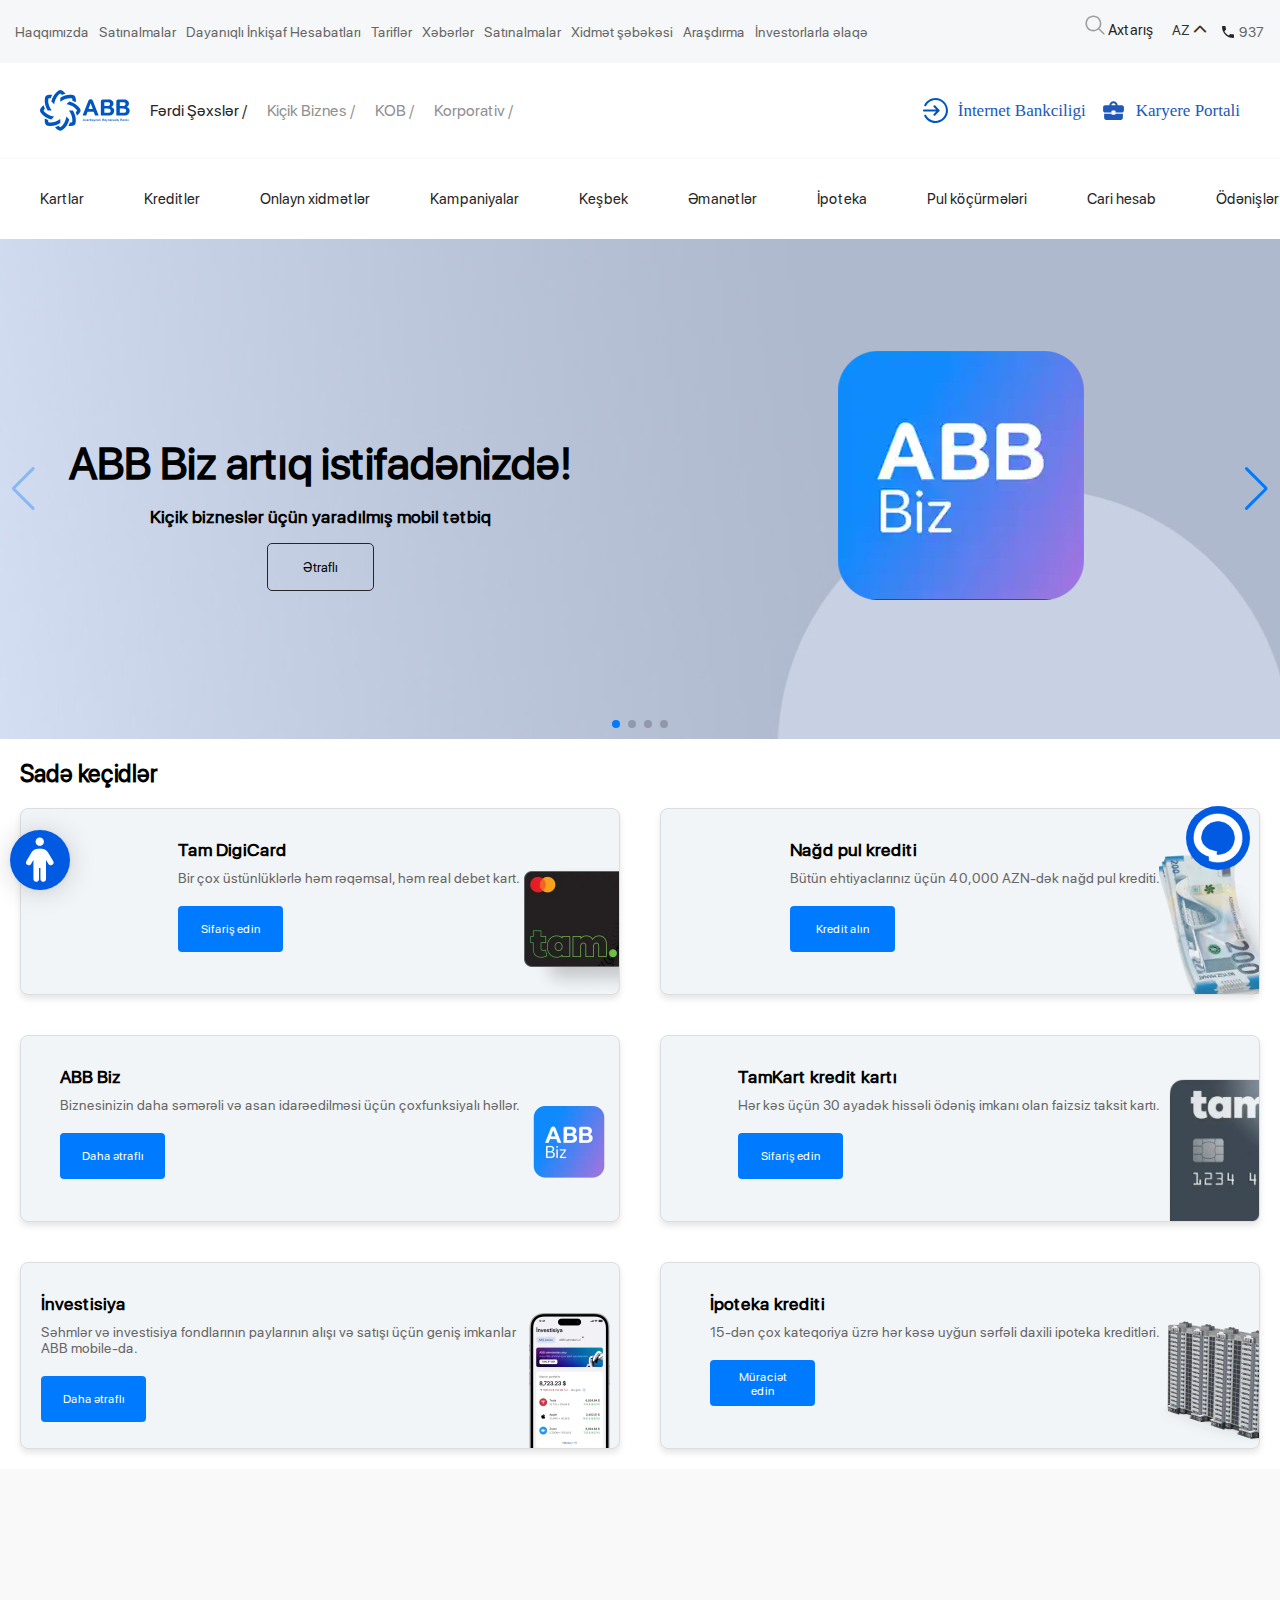
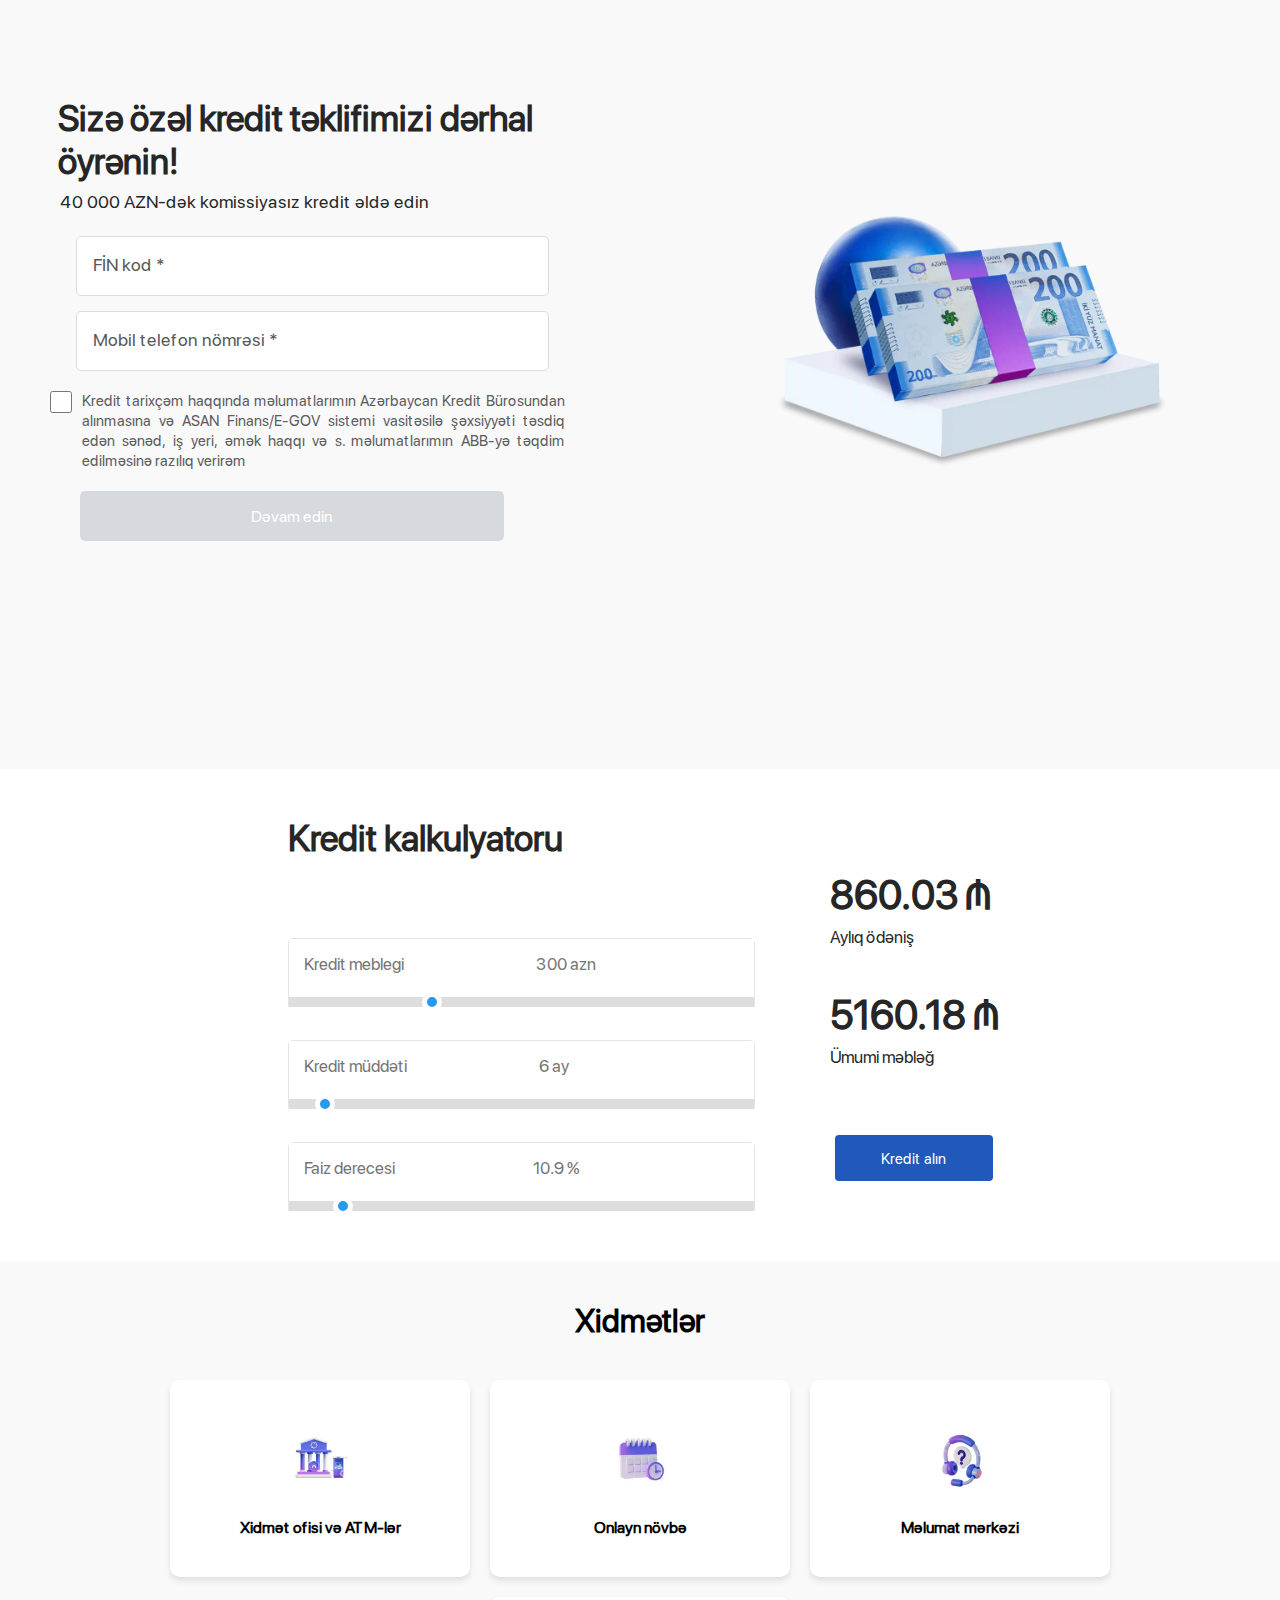
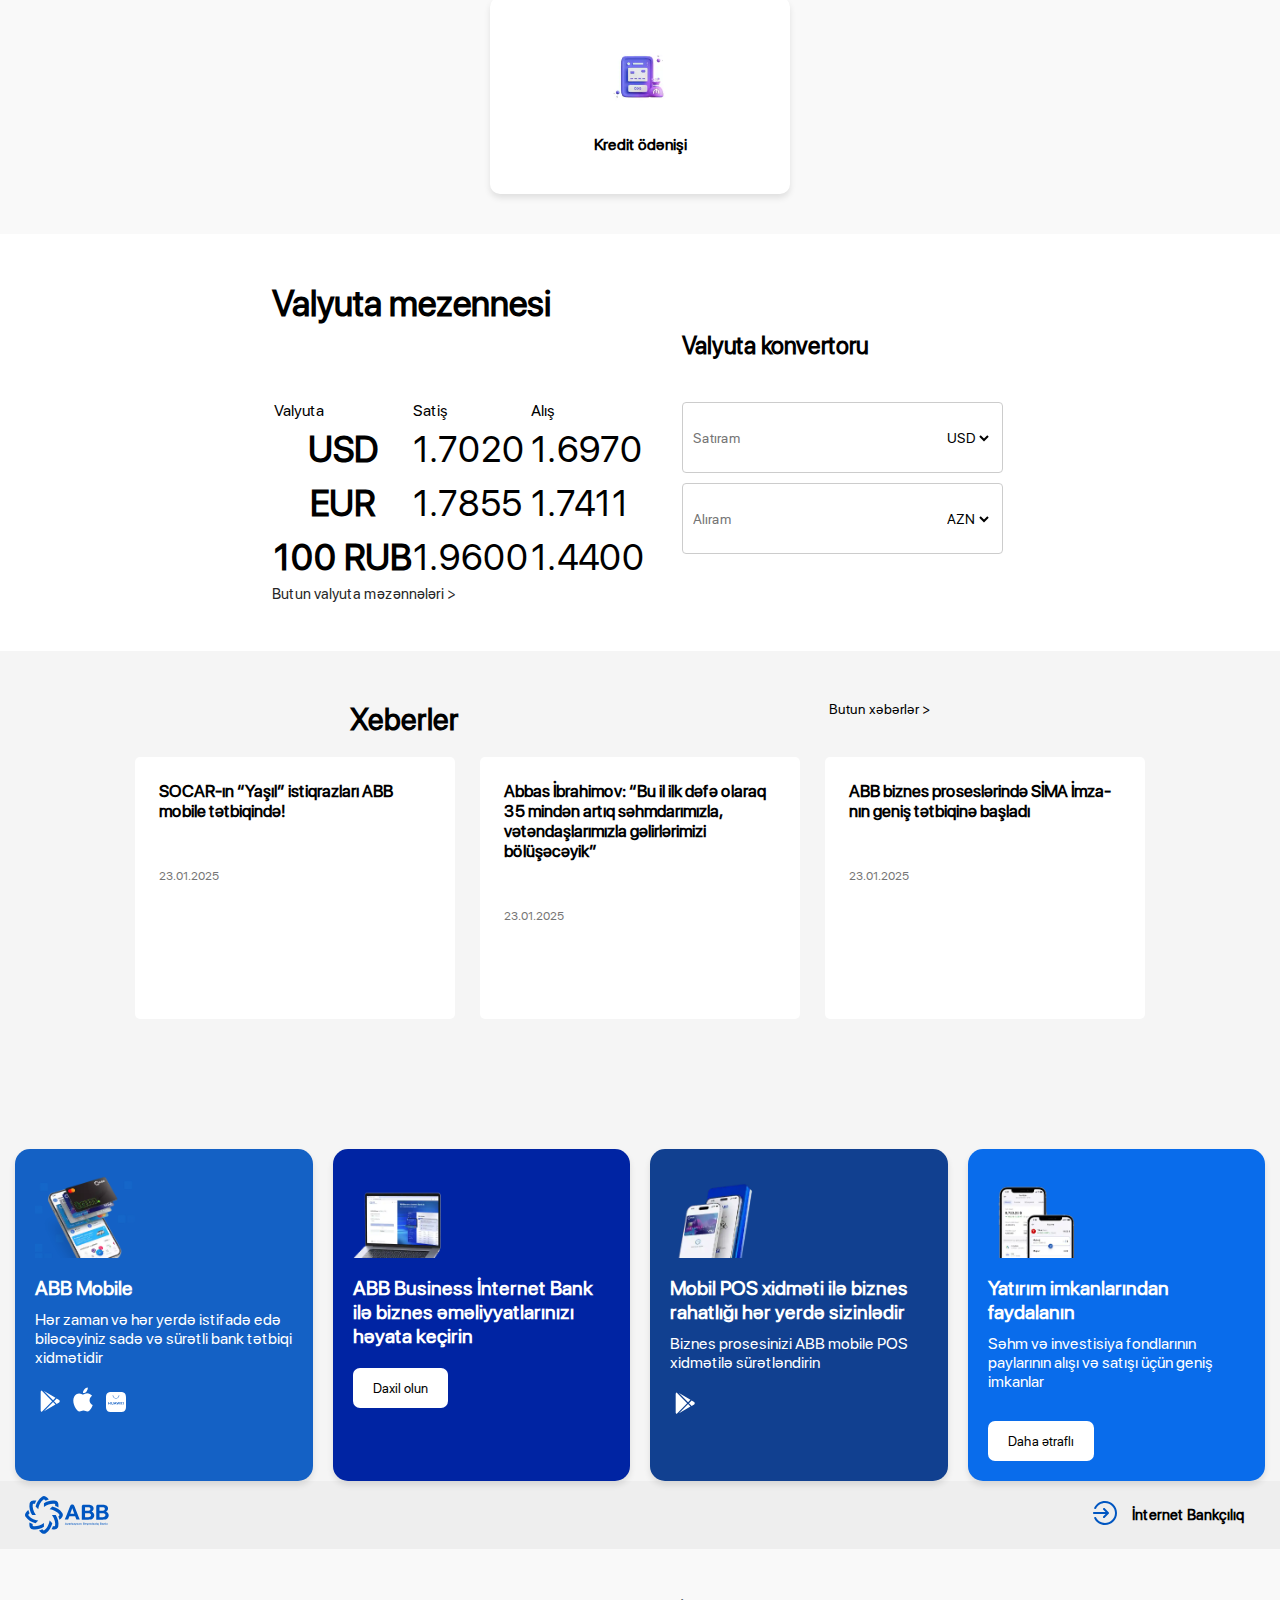
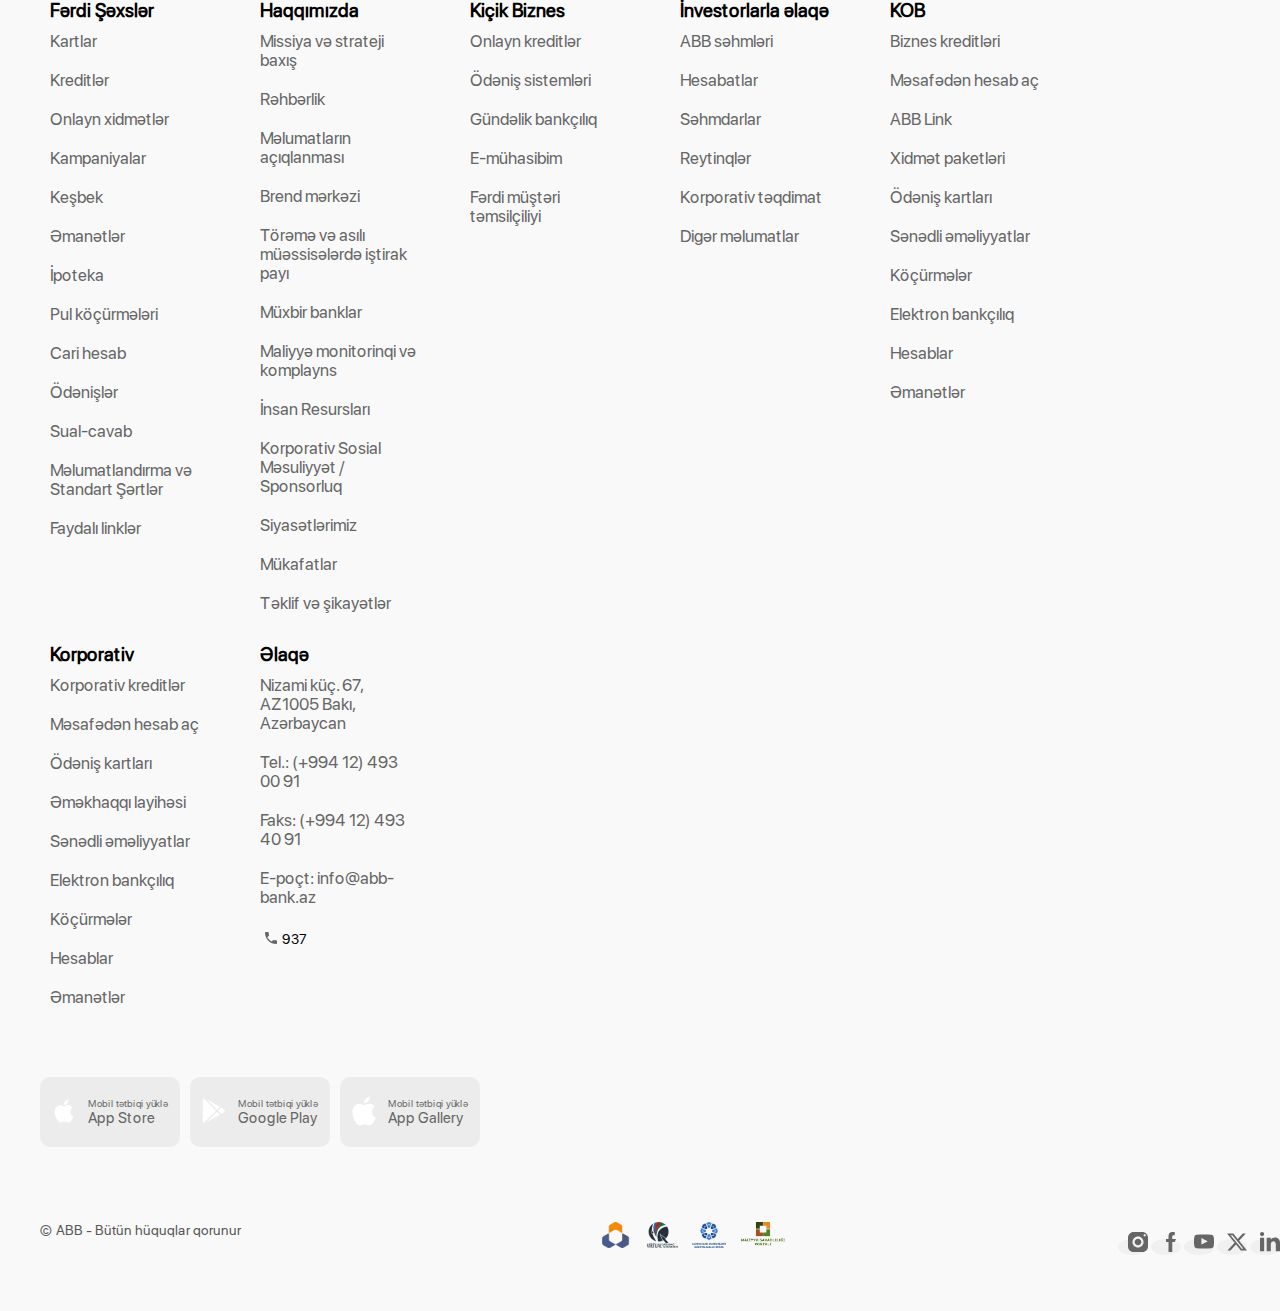
==== commit ac72a142: "fix 1" ====
--- a/index.htm
+++ b/index.htm
@@ -598,7 +598,10 @@
                     
                     <p>Kredit tarixçəm haqqında məlumatlarımın <u>Azərbaycan Kredit Bürosundan</u> alınmasına və <u>ASAN Finans/E-GOV</u> sistemi vasitəsilə şəxsiyyəti təsdiq edən sənəd, iş yeri, əmək haqqı və s. məlumatlarımın ABB-yə təqdim edilməsinə razılıq verirəm</p>
                 </div>
-                <button id="devam">Dəvam edin</button>
+                <div class="devambutton1">
+                  <button id="devam">Dəvam edin</button>
+                </div>
+                
             </div>  
 
                     <div class="kreditimg">
@@ -730,7 +733,7 @@
               <section class="xeberler">
                 <div class="xeberlertxt">
                     <h1>Xeberler</h1>
-                    <a href="">Butun xəbərlər  ></a>
+                    <p>Butun xəbərlər  ></p>
                 </div>
             <div class="xeberlercard1">
                 <div class="xeberlercard">
@@ -871,7 +874,7 @@
           <div class="app">
             <div class="appstore">
               <div>
-                <img class="storeimg" src="img/app-store1.svg" alt="app-store" />
+                <img class="storeimg" src="Abb img/app-store.svg" alt="app-store" />
               </div>
               <div>
                 <p class="storep1">
--- a/style.css
+++ b/style.css
@@ -550,15 +550,15 @@
 
   .krediteklif{
     h1{
-      font-size: 40px;
+      font-size: 36px;
       color: #262626;
-      margin: 0px 0px 8px;
+      margin: 0px 8px 8px;
     }
 
     p{
       font-size: 18px;
       color: #262626;
-      margin: 0px 0px 24px;
+      margin: 0px 10px 24px;
 
     }
   }
@@ -581,10 +581,11 @@
    
     gap: 15px;
      input{
-      width: 100%;
+      width: 90%;
       height: 60px;
       border:1px solid #dcdcdc ;
       border-radius: 5px;
+      margin: auto;
     }
 
     input::placeholder{
@@ -611,7 +612,7 @@
     p{
       font-size: 15px;
       color: #5B5C5E;
-      margin: 0px 0px 20px;
+      margin: 0px 10px 20px;
       text-align: justify;
       line-height: 20px;
       font-weight: 400;
@@ -619,14 +620,20 @@
     }
     }
 
-   #devam{
-    width: 100%;
+    .devambutton1{
+      width: 95%;
+      margin: 0px 30px;
+    }
+
+   .devambutton1 button{
+    width: 85%;
     height: 50px;
     background-color:#d6d9de ;
     color: #fff;
     border: 0;
     border-radius: 5px;
     font-size: 16px;
+    
    }
 
    #devam:hover{
@@ -638,15 +645,16 @@
     padding: 48px 0;
    }
 
-   #kal1{
+   #kal11{
     font-size: 22px;
     color: #262626;
-    margin: 0px 0px 24px;
+    margin: 0px 20px;
    }
 
 
    .mebleg1{
-    width: 100%;
+    width: 90%;
+    margin: auto;
     height: 60px;
     border: 1px solid #e4e4e4 ;
     border-radius: 5px;
@@ -730,7 +738,7 @@
     display: flex;
     flex-direction: row;
     gap: 20px;
-    padding: 20px 0;
+    padding: 20px 10px;
     
     border-bottom: 1px solid #e4e4e4
     ;
@@ -1019,7 +1027,7 @@
      height: 12px;
      margin: 5px 5px 0 5px;
    }
-   .footerp1 {
+   .footerp1 a {
      font-size: 18px;
      font-weight: 600;
      color: #666;
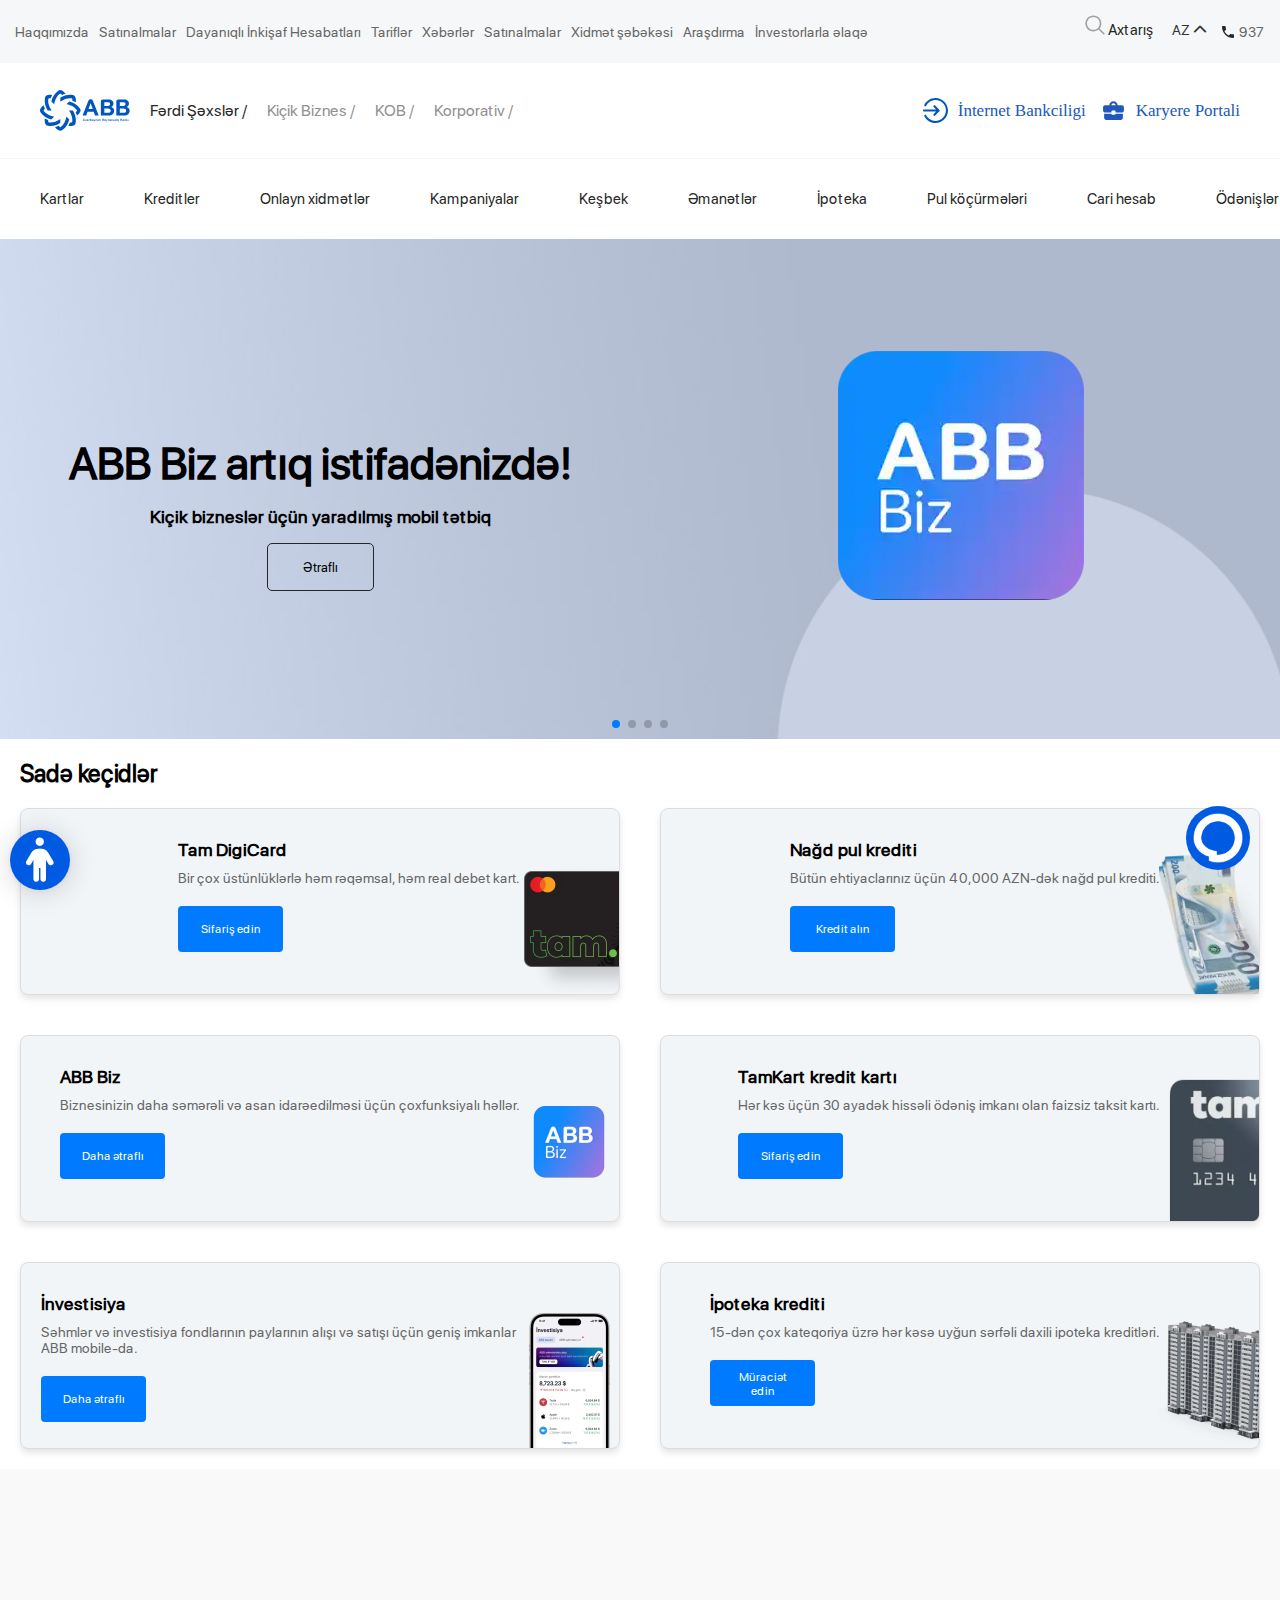
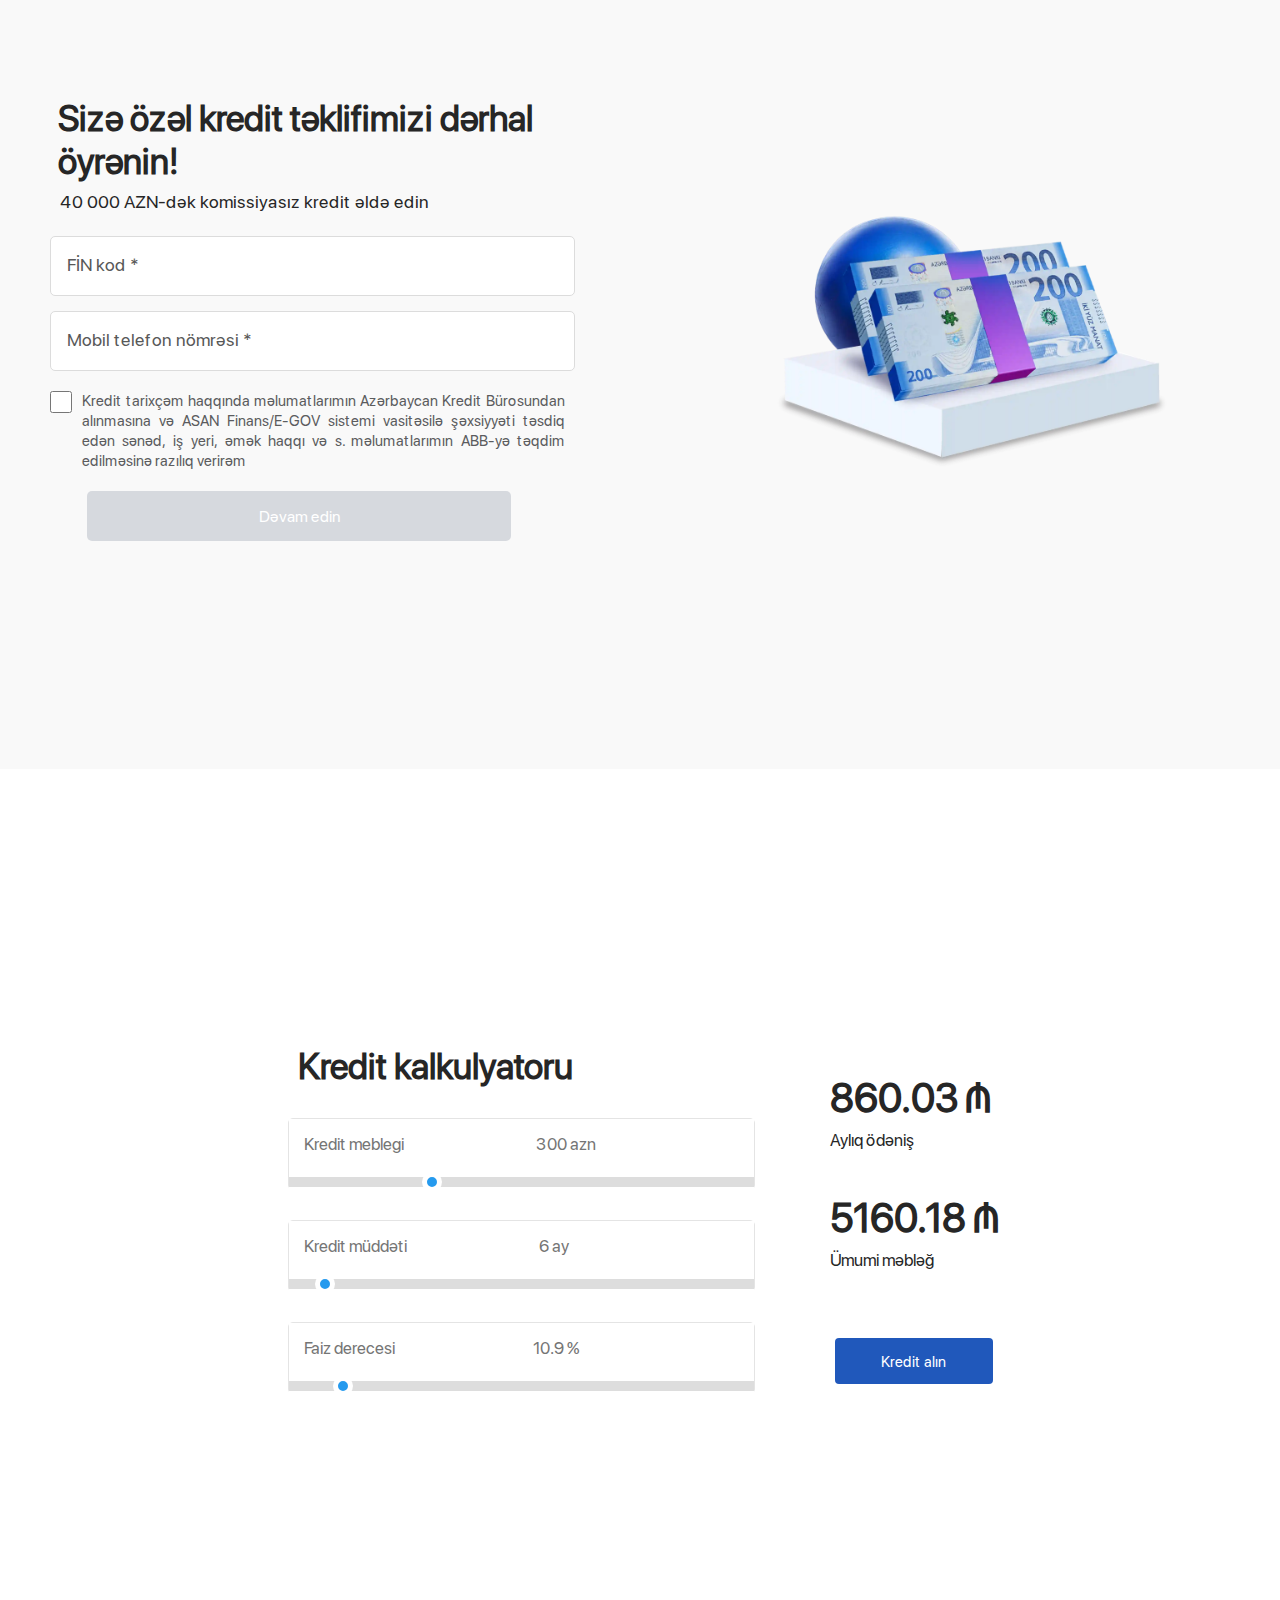
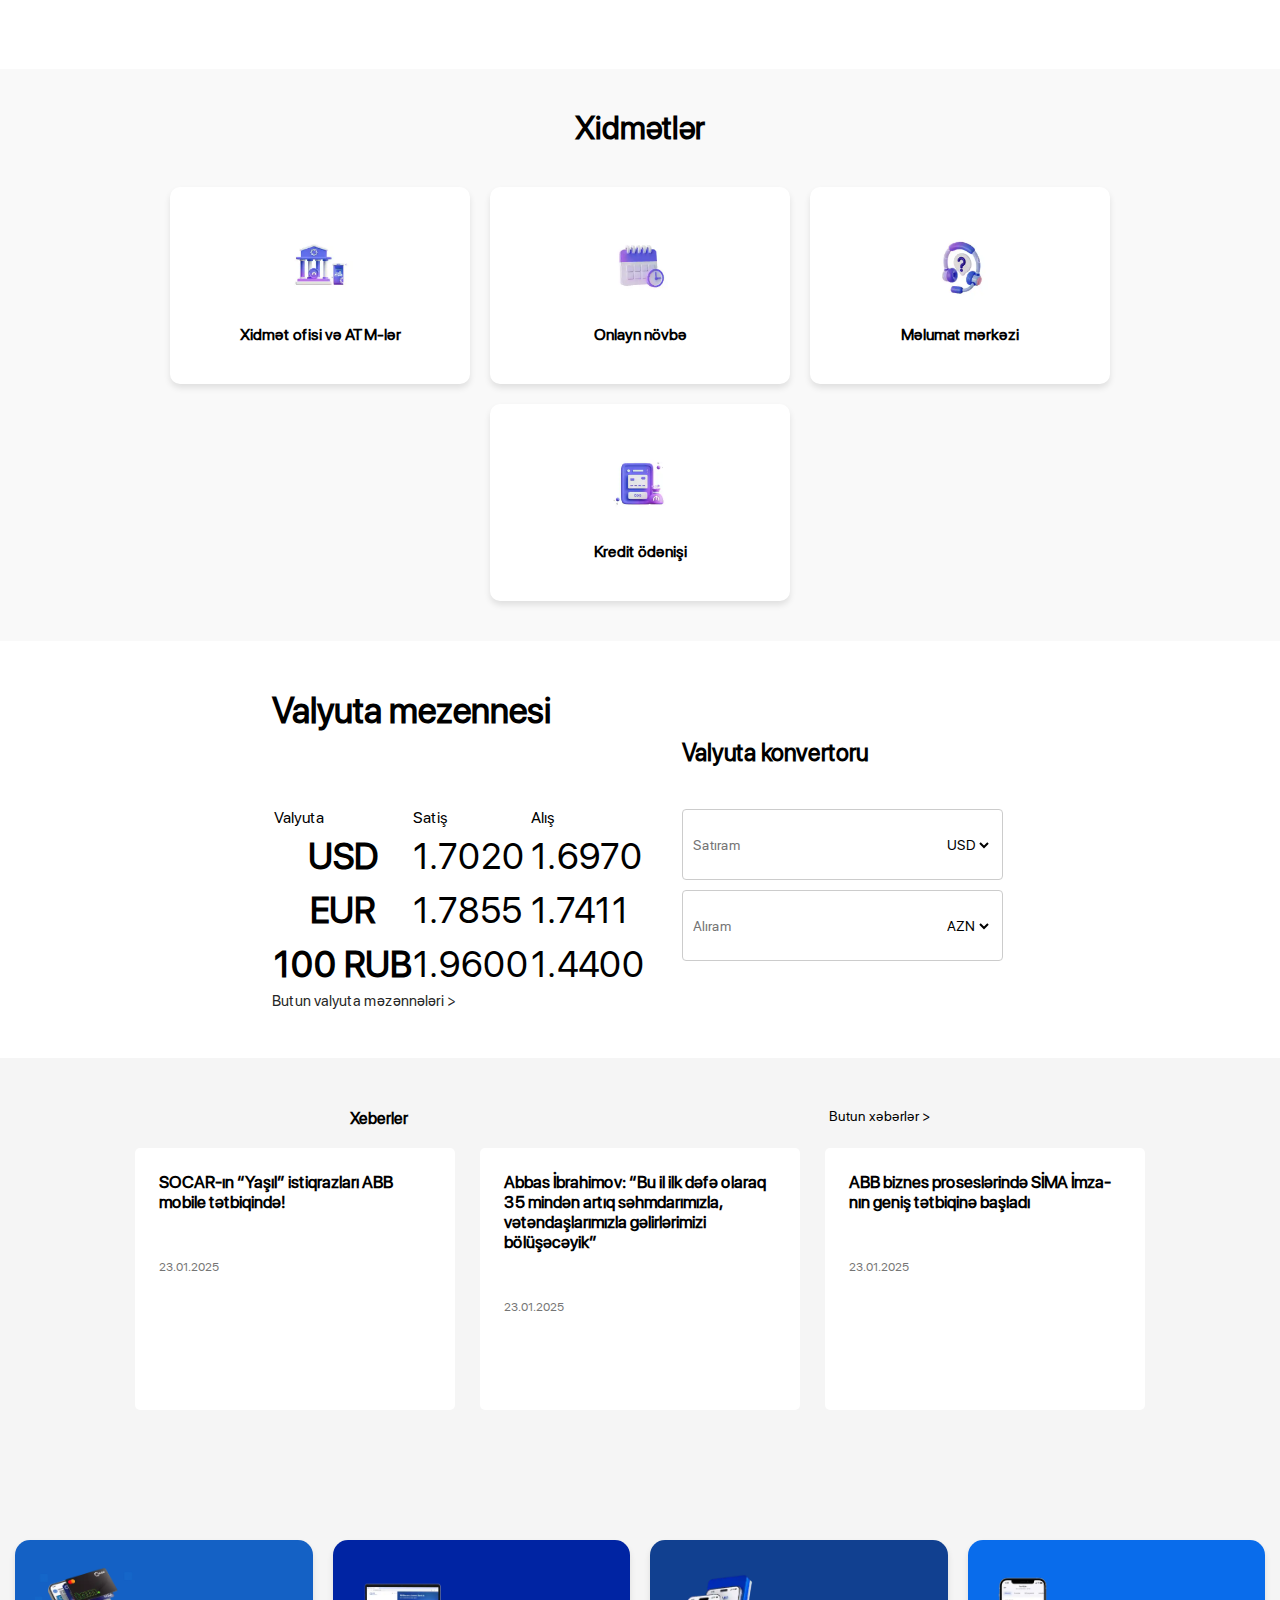
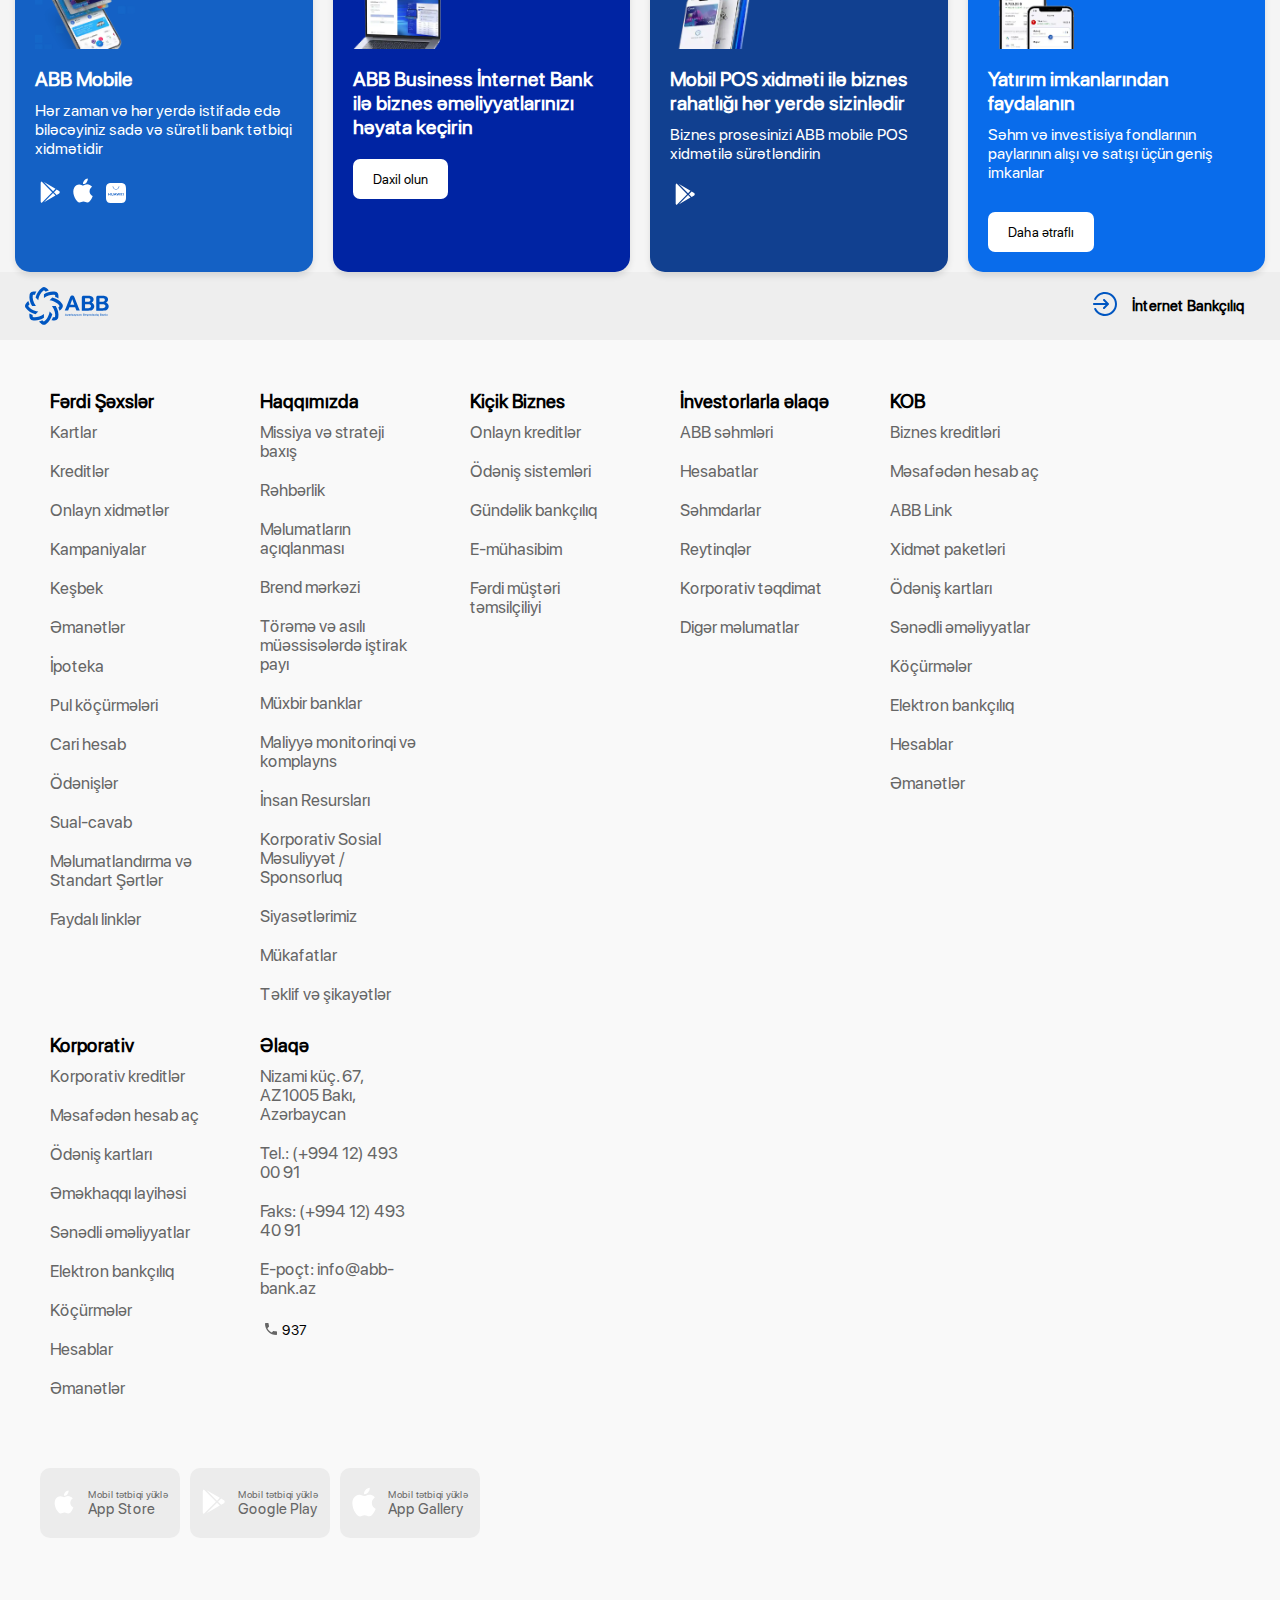
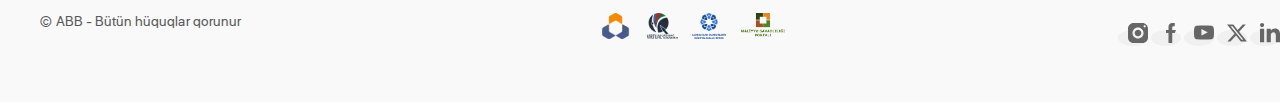
==== commit db533856: "fix 2" ====
--- a/index.htm
+++ b/index.htm
@@ -495,8 +495,7 @@
               
             </div>
            
-            <div class="swiper-button-next"></div> 
-            <div class="swiper-button-prev"></div>  
+           
             <div class="swiper-pagination"></div>
           </div>
         
@@ -732,7 +731,7 @@
 
               <section class="xeberler">
                 <div class="xeberlertxt">
-                    <h1>Xeberler</h1>
+                    <h3>Xeberler</h3>
                     <p>Butun xəbərlər  ></p>
                 </div>
             <div class="xeberlercard1">
--- a/style.css
+++ b/style.css
@@ -549,6 +549,7 @@
   }
 
   .krediteklif{
+    
     h1{
       font-size: 36px;
       color: #262626;
@@ -622,7 +623,8 @@
 
     .devambutton1{
       width: 95%;
-      margin: 0px 30px;
+      text-align: center;
+      
     }
 
    .devambutton1 button{
@@ -643,7 +645,9 @@
 
    .kreditkar{
     padding: 48px 0;
-   }
+    height: 100vh;
+   }
+   
 
    #kal11{
     font-size: 22px;
@@ -674,6 +678,7 @@
     display: flex;
     flex-direction: column;
     gap: 30px;
+    
    }
 
    .mebleg1 input[type='text']{
@@ -1501,6 +1506,7 @@
         }
 
         .krediteklif{
+          max-width: 900px;
          padding: 48px 50px;
         }
 
@@ -1550,7 +1556,7 @@
 
         #kal11{
           font-size:36px;
-          margin: 0px 0px 48px;
+          margin: 0px 10px;
         }
 
         #range1{ margin-top: -2px;}
@@ -1583,6 +1589,11 @@
           font-size: 16px;
         }
 
+        .finn input{
+          width: 100%;
+        }
+
+        
         #konvertor{
           font-size: 24px;
           margin: 0px 0px 24px;
